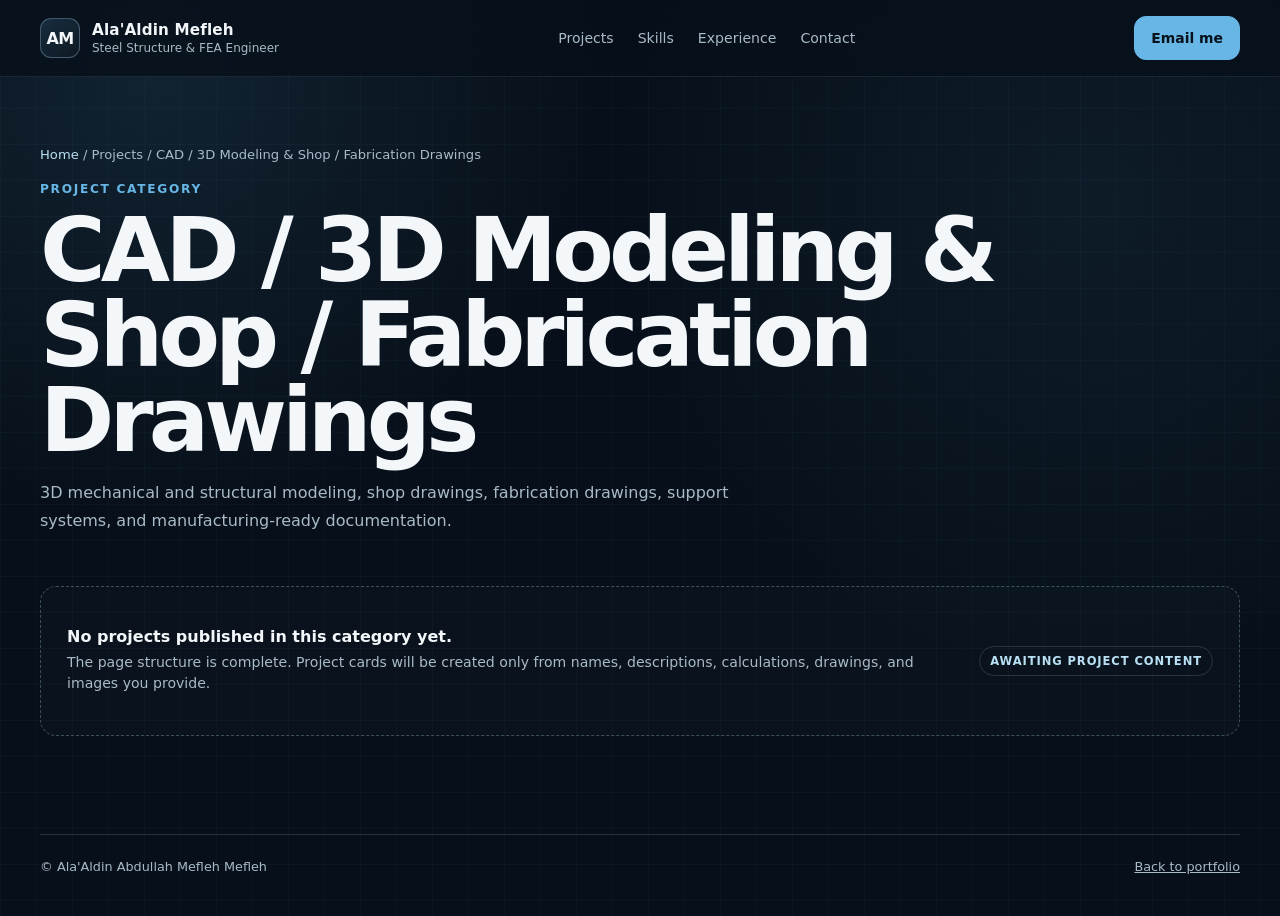
==== projects/cad-fabrication/index.html @ 180b2d2d "feat: initialize Ala'Aldin Mefleh portfolio" ====
<!doctype html>
<html lang="en"><head><meta charset="utf-8"><meta name="viewport" content="width=device-width,initial-scale=1"><meta name="description" content="CAD / 3D Modeling & Shop / Fabrication Drawings — Ala'Aldin Mefleh engineering portfolio"><title>CAD / 3D Modeling & Shop / Fabrication Drawings | Ala'Aldin Mefleh</title><link rel="stylesheet" href="../../styles.css"></head>
<body><a class="skip-link" href="#main">Skip to content</a><header class="site-header"><div class="container nav"><a class="brand" href="../../index.html"><span class="brand-mark">AM</span><span class="brand-copy"><strong>Ala'Aldin Mefleh</strong><span>Steel Structure &amp; FEA Engineer</span></span></a><nav class="nav-links"><a href="../../index.html#projects">Projects</a><a href="../../index.html#skills">Skills</a><a href="../../index.html#experience">Experience</a><a href="../../index.html#contact">Contact</a></nav><div class="nav-actions"><a class="btn btn-primary" href="mailto:amefleh5@gmail.com">Email me</a></div></div></header>
<main id="main"><section class="page-hero"><div class="container"><div class="breadcrumbs"><a href="../../index.html">Home</a> / Projects / CAD / 3D Modeling & Shop / Fabrication Drawings</div><div class="kicker">Project category</div><h1>CAD / 3D Modeling & Shop / Fabrication Drawings</h1><p>3D mechanical and structural modeling, shop drawings, fabrication drawings, support systems, and manufacturing-ready documentation.</p></div></section><section><div class="container project-grid"><div class="empty-state" style="grid-column:1/-1"><div><strong>No projects published in this category yet.</strong><p>The page structure is complete. Project cards will be created only from names, descriptions, calculations, drawings, and images you provide.</p></div><span class="status-pill">Awaiting project content</span></div></div></section></main>
<footer class="footer"><div class="container footer-inner"><span>© <span data-year></span> Ala'Aldin Abdullah Mefleh Mefleh</span><a href="../../index.html">Back to portfolio</a></div></footer><script src="../../script.js"></script></body></html>
---- styles.css ----
:root {
  --bg: #07101a;
  --bg-soft: #0b1724;
  --panel: #0e1c2b;
  --panel-2: #122335;
  --line: rgba(159, 197, 226, 0.18);
  --line-strong: rgba(159, 197, 226, 0.34);
  --text: #f4f7fa;
  --muted: #a9bac8;
  --accent: #67b6e6;
  --accent-2: #b9dff4;
  --steel: #7f98aa;
  --success: #8dd4b5;
  --shadow: 0 24px 70px rgba(0, 0, 0, 0.28);
  --radius-lg: 28px;
  --radius-md: 18px;
  --radius-sm: 12px;
  --max: 1200px;
}

* { box-sizing: border-box; }
html { scroll-behavior: smooth; }
body {
  margin: 0;
  font-family: Inter, ui-sans-serif, system-ui, -apple-system, BlinkMacSystemFont, "Segoe UI", sans-serif;
  color: var(--text);
  background:
    linear-gradient(rgba(103,182,230,.035) 1px, transparent 1px),
    linear-gradient(90deg, rgba(103,182,230,.035) 1px, transparent 1px),
    radial-gradient(circle at 12% 8%, rgba(103,182,230,.11), transparent 28rem),
    radial-gradient(circle at 85% 22%, rgba(103,182,230,.07), transparent 30rem),
    var(--bg);
  background-size: 36px 36px, 36px 36px, auto, auto, auto;
  min-height: 100vh;
}

a { color: inherit; }
img { max-width: 100%; display: block; }
button, a { -webkit-tap-highlight-color: transparent; }

.skip-link {
  position: absolute; left: 12px; top: -60px; z-index: 200;
  background: white; color: #111; padding: 10px 14px; border-radius: 8px;
}
.skip-link:focus { top: 12px; }

.container { width: min(calc(100% - 40px), var(--max)); margin: 0 auto; }

.site-header {
  position: sticky; top: 0; z-index: 100;
  border-bottom: 1px solid rgba(159,197,226,.12);
  background: rgba(7,16,26,.78);
  backdrop-filter: blur(18px);
}
.nav {
  min-height: 76px; display: flex; align-items: center; justify-content: space-between; gap: 28px;
}
.brand { text-decoration: none; display: flex; align-items: center; gap: 12px; min-width: max-content; }
.brand-mark {
  width: 40px; height: 40px; border: 1px solid var(--line-strong); border-radius: 11px;
  display: grid; place-items: center; font-weight: 800; letter-spacing: -.04em;
  background: linear-gradient(145deg, rgba(103,182,230,.17), rgba(255,255,255,.03));
}
.brand-copy strong { display:block; font-size: .95rem; letter-spacing: .01em; }
.brand-copy span { display:block; color: var(--muted); font-size: .75rem; margin-top: 2px; }
.nav-links { display:flex; gap: 24px; align-items:center; }
.nav-links a { text-decoration:none; color: var(--muted); font-size:.88rem; }
.nav-links a:hover, .nav-links a:focus-visible { color: var(--text); }
.nav-actions { display:flex; gap: 10px; align-items:center; }
.menu-btn { display:none; }

.btn {
  display:inline-flex; align-items:center; justify-content:center; gap:9px;
  min-height:44px; padding:0 16px; border-radius:12px; border:1px solid var(--line-strong);
  text-decoration:none; font-weight:700; font-size:.87rem; transition:.2s ease;
  background: rgba(255,255,255,.025);
}
.btn:hover { transform: translateY(-1px); border-color: rgba(103,182,230,.58); }
.btn-primary { background: var(--accent); color:#06111a; border-color: var(--accent); }
.btn-ghost { color:var(--text); }
.btn-disabled { opacity:.48; cursor:not-allowed; pointer-events:none; }

.hero { padding: 88px 0 64px; }
.hero-grid { display:grid; grid-template-columns: 1.2fr .8fr; gap: 58px; align-items:center; }
.eyebrow {
  display:inline-flex; gap:8px; align-items:center; color:var(--accent-2); font-size:.78rem; font-weight:800;
  letter-spacing:.12em; text-transform:uppercase; margin-bottom:18px;
}
.eyebrow::before { content:""; width:28px; height:1px; background:var(--accent); }
.hero h1 { font-size: clamp(3rem, 7vw, 6.5rem); line-height:.92; letter-spacing:-.055em; margin:0; max-width:900px; }
.hero h1 span { color: var(--accent); }
.hero-lede { color:var(--muted); font-size:clamp(1rem, 1.7vw, 1.18rem); line-height:1.72; max-width:740px; margin:28px 0 0; }
.hero-actions { display:flex; flex-wrap:wrap; gap:12px; margin-top:32px; }
.hero-meta { display:flex; flex-wrap:wrap; gap:18px 30px; margin-top:34px; color:var(--muted); font-size:.84rem; }
.hero-meta strong { color:var(--text); font-weight:700; }

.engineering-card {
  position:relative; min-height:480px; border:1px solid var(--line); border-radius:var(--radius-lg);
  background: linear-gradient(165deg, rgba(18,35,53,.93), rgba(9,21,33,.8)); overflow:hidden; box-shadow:var(--shadow);
}
.engineering-card::before, .engineering-card::after { content:""; position:absolute; border:1px solid rgba(103,182,230,.24); border-radius:50%; }
.engineering-card::before { width:290px; height:290px; right:-75px; top:-55px; }
.engineering-card::after { width:170px; height:170px; right:-15px; top:5px; }
.blueprint-lines { position:absolute; inset:0; opacity:.55; background-image:linear-gradient(rgba(103,182,230,.06) 1px,transparent 1px),linear-gradient(90deg,rgba(103,182,230,.06) 1px,transparent 1px); background-size:28px 28px; }
.structure-graphic { position:absolute; inset:38px; display:grid; place-items:center; }
.structure-graphic svg { width:100%; height:100%; filter: drop-shadow(0 18px 35px rgba(0,0,0,.25)); }
.engineering-badge {
  position:absolute; left:26px; bottom:26px; right:26px; padding:18px 20px; border:1px solid var(--line);
  background:rgba(7,16,26,.72); backdrop-filter:blur(12px); border-radius:16px;
}
.engineering-badge small { color:var(--accent); text-transform:uppercase; letter-spacing:.12em; font-weight:800; }
.engineering-badge strong { display:block; font-size:1.05rem; margin-top:6px; }
.engineering-badge p { color:var(--muted); margin:6px 0 0; font-size:.84rem; line-height:1.5; }

.section { padding: 86px 0; }
.section-tight { padding-top: 42px; }
.section-header { display:flex; align-items:flex-end; justify-content:space-between; gap:40px; margin-bottom:34px; }
.section-header h2 { margin:0; font-size:clamp(2rem, 4vw, 3.6rem); letter-spacing:-.045em; line-height:1; }
.section-header p { max-width:560px; color:var(--muted); line-height:1.65; margin:0; }
.kicker { color:var(--accent); text-transform:uppercase; font-size:.76rem; letter-spacing:.14em; font-weight:800; margin-bottom:12px; }

.category-block { border:1px solid var(--line); border-radius:var(--radius-lg); overflow:hidden; background:rgba(11,23,36,.78); margin-bottom:28px; }
.category-top { display:grid; grid-template-columns: 230px 1fr auto; gap:30px; align-items:center; padding:30px; border-bottom:1px solid var(--line); }
.category-index { font-size:4.6rem; line-height:1; letter-spacing:-.07em; color:rgba(103,182,230,.26); font-weight:800; }
.category-copy h3 { margin:0; font-size:1.55rem; }
.category-copy p { margin:8px 0 0; color:var(--muted); line-height:1.6; max-width:700px; }
.project-list { padding:22px; }
.empty-state {
  min-height:150px; border:1px dashed var(--line-strong); border-radius:16px; display:flex; align-items:center;
  justify-content:space-between; gap:24px; padding:24px 26px; background:rgba(255,255,255,.015);
}
.empty-state strong { display:block; font-size:1rem; }
.empty-state p { margin:6px 0 0; color:var(--muted); font-size:.88rem; line-height:1.5; }
.status-pill { display:inline-flex; padding:7px 10px; border-radius:999px; border:1px solid var(--line); color:var(--accent-2); font-size:.72rem; font-weight:800; letter-spacing:.08em; text-transform:uppercase; white-space:nowrap; }

.skills-grid { display:grid; grid-template-columns:repeat(3,1fr); gap:18px; }
.skill-card { padding:24px; border:1px solid var(--line); border-radius:18px; background:rgba(14,28,43,.7); }
.skill-card h3 { margin:0 0 13px; font-size:1rem; }
.skill-card p { margin:0; color:var(--muted); line-height:1.72; font-size:.9rem; }

.timeline { display:grid; gap:16px; }
.timeline-item { display:grid; grid-template-columns:210px 1fr; gap:30px; padding:25px; border:1px solid var(--line); border-radius:18px; background:rgba(14,28,43,.62); }
.timeline-when { color:var(--accent-2); font-size:.83rem; line-height:1.5; }
.timeline-content h3 { margin:0; font-size:1.08rem; }
.timeline-content .company { color:var(--accent); margin-top:5px; font-weight:700; font-size:.9rem; }
.timeline-content p { color:var(--muted); line-height:1.65; margin:10px 0 0; font-size:.9rem; }

.contact-panel { padding:34px; border:1px solid var(--line-strong); border-radius:var(--radius-lg); background:linear-gradient(145deg, rgba(103,182,230,.10), rgba(14,28,43,.7)); }
.contact-grid { display:grid; grid-template-columns: 1fr 1fr; gap:34px; align-items:center; }
.contact-panel h2 { font-size:clamp(2rem,4.2vw,4rem); line-height:1; letter-spacing:-.045em; margin:0; }
.contact-panel p { color:var(--muted); line-height:1.65; }
.contact-links { display:grid; gap:10px; }
.contact-link { text-decoration:none; display:flex; justify-content:space-between; gap:18px; align-items:center; padding:16px 18px; border:1px solid var(--line); border-radius:13px; background:rgba(7,16,26,.42); }
.contact-link:hover { border-color:rgba(103,182,230,.5); }
.contact-link small { color:var(--muted); display:block; margin-bottom:3px; }
.contact-link strong { font-size:.92rem; overflow-wrap:anywhere; }

.footer { padding:28px 0 42px; color:var(--muted); font-size:.8rem; }
.footer-inner { display:flex; justify-content:space-between; gap:20px; border-top:1px solid var(--line); padding-top:24px; }

.page-hero { padding:70px 0 36px; }
.page-hero h1 { font-size:clamp(2.7rem,7vw,5.6rem); letter-spacing:-.055em; margin:0; line-height:.95; }
.page-hero p { max-width:720px; color:var(--muted); line-height:1.7; font-size:1rem; }
.breadcrumbs { color:var(--muted); font-size:.82rem; margin-bottom:20px; }
.breadcrumbs a { text-decoration:none; color:var(--accent-2); }
.project-grid { display:grid; grid-template-columns:repeat(2,1fr); gap:18px; padding-bottom:70px; }
.project-card { border:1px solid var(--line); border-radius:20px; background:var(--panel); overflow:hidden; text-decoration:none; transition:.2s ease; }
.project-card:hover { transform:translateY(-3px); border-color:rgba(103,182,230,.48); }
.project-thumb { aspect-ratio:16/9; display:grid; place-items:center; background:linear-gradient(135deg, rgba(103,182,230,.12), rgba(255,255,255,.02)); color:var(--muted); font-size:.82rem; }
.project-body { padding:20px; }
.project-body h2 { margin:0; font-size:1.15rem; }
.project-body p { color:var(--muted); line-height:1.55; font-size:.88rem; }
.project-meta { display:flex; flex-wrap:wrap; gap:8px; margin-top:14px; }
.tag { font-size:.72rem; color:var(--accent-2); border:1px solid var(--line); padding:6px 8px; border-radius:999px; }

.project-detail { padding-bottom:80px; }
.project-cover { aspect-ratio: 21/9; border:1px solid var(--line); border-radius:24px; display:grid; place-items:center; background:linear-gradient(145deg, rgba(103,182,230,.10), rgba(14,28,43,.8)); color:var(--muted); overflow:hidden; }
.detail-layout { display:grid; grid-template-columns:minmax(0,1fr) 300px; gap:36px; margin-top:34px; }
.detail-copy section { padding:0 0 30px; margin:0 0 30px; border-bottom:1px solid var(--line); }
.detail-copy h2 { font-size:1.25rem; margin:0 0 10px; }
.detail-copy p { color:var(--muted); line-height:1.75; }
.detail-aside { position:sticky; top:105px; align-self:start; border:1px solid var(--line); border-radius:18px; padding:20px; background:var(--panel); }
.detail-aside dl { margin:0; display:grid; gap:14px; }
.detail-aside dt { color:var(--muted); font-size:.74rem; text-transform:uppercase; letter-spacing:.1em; }
.detail-aside dd { margin:4px 0 0; font-size:.9rem; }

@media (max-width: 980px) {
  .nav-links { display:none; }
  .hero-grid { grid-template-columns:1fr; }
  .engineering-card { min-height:390px; }
  .category-top { grid-template-columns:110px 1fr; }
  .category-top .btn { grid-column:2; width:max-content; }
  .skills-grid { grid-template-columns:1fr 1fr; }
  .contact-grid { grid-template-columns:1fr; }
  .detail-layout { grid-template-columns:1fr; }
  .detail-aside { position:static; }
}

@media (max-width: 680px) {
  .container { width:min(calc(100% - 24px), var(--max)); }
  .site-header { position:relative; }
  .nav { min-height:68px; }
  .brand-copy span { display:none; }
  .nav-actions .btn-ghost { display:none; }
  .hero { padding:62px 0 42px; }
  .hero h1 { font-size:clamp(2.8rem,15vw,4.6rem); }
  .hero-lede { font-size:1rem; }
  .engineering-card { min-height:310px; }
  .structure-graphic { inset:18px; }
  .section { padding:62px 0; }
  .section-header { display:block; }
  .section-header p { margin-top:14px; }
  .category-top { grid-template-columns:1fr; gap:14px; padding:22px; }
  .category-index { font-size:3.4rem; }
  .category-top .btn { grid-column:auto; }
  .project-list { padding:14px; }
  .empty-state { align-items:flex-start; flex-direction:column; }
  .skills-grid { grid-template-columns:1fr; }
  .timeline-item { grid-template-columns:1fr; gap:10px; }
  .contact-panel { padding:24px; }
  .footer-inner { flex-direction:column; }
  .project-grid { grid-template-columns:1fr; }
  .page-hero { padding-top:48px; }
}

@media (prefers-reduced-motion: reduce) {
  html { scroll-behavior:auto; }
  *, *::before, *::after { transition:none !important; animation:none !important; }
}
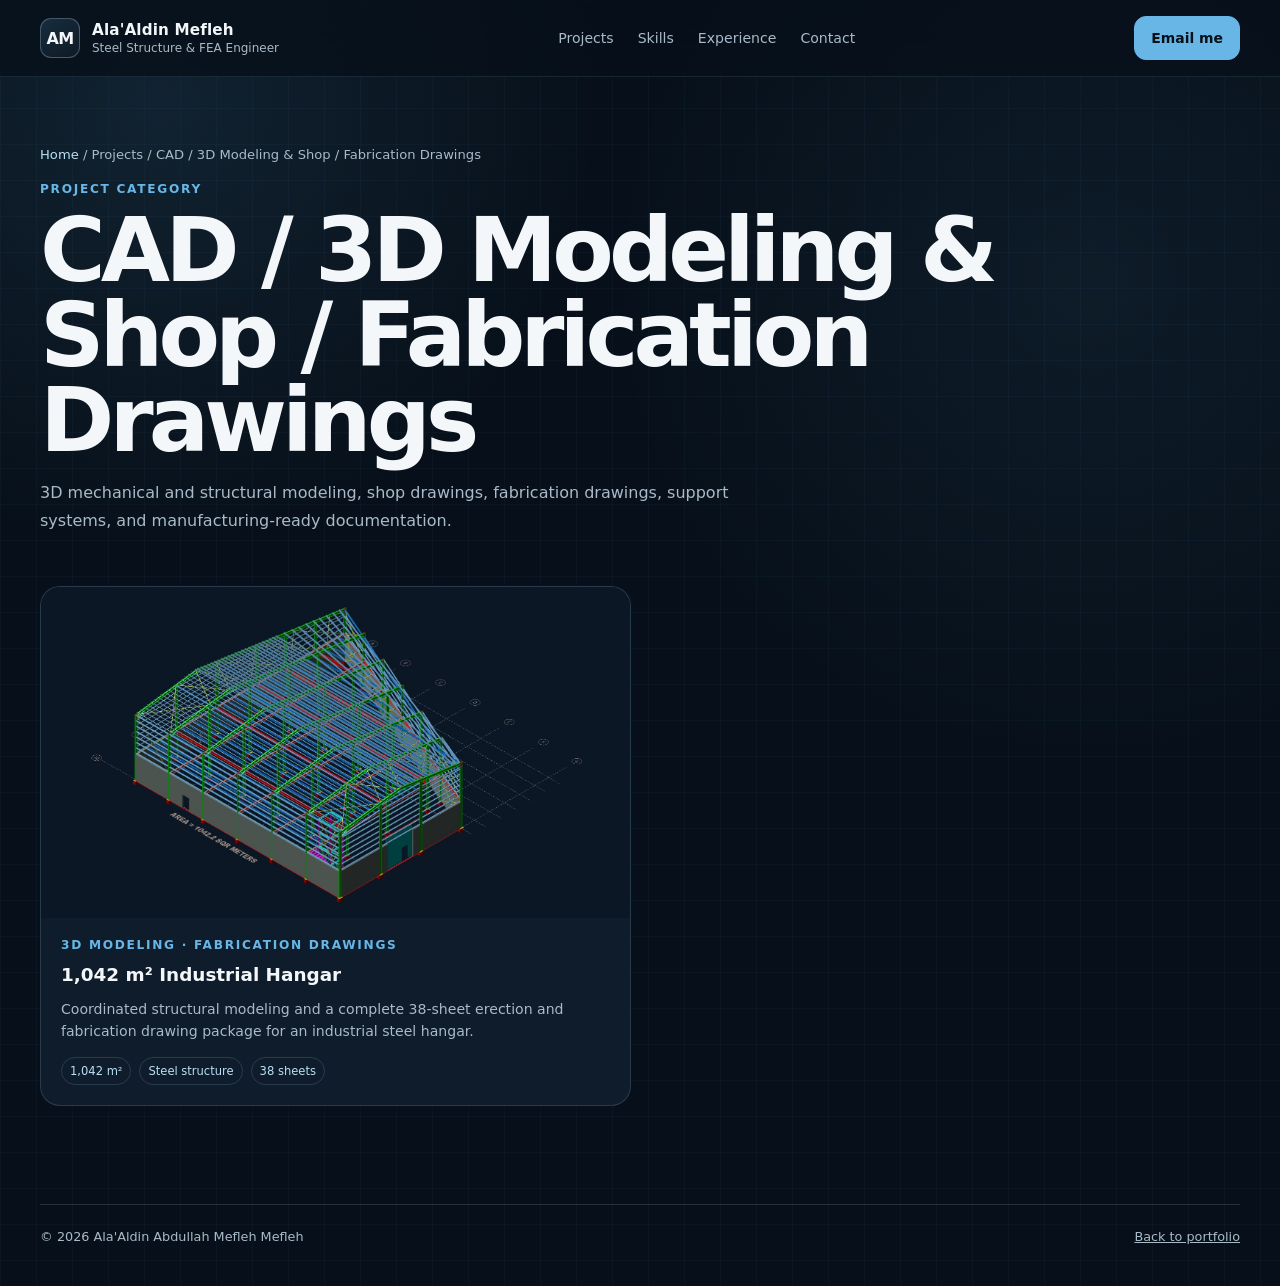
==== commit 75065f0d: "feat: add industrial hangar fabrication project" ====
--- a/projects/cad-fabrication/index.html
+++ b/projects/cad-fabrication/index.html
@@ -1,5 +1,5 @@
 <!doctype html>
 <html lang="en"><head><meta charset="utf-8"><meta name="viewport" content="width=device-width,initial-scale=1"><meta name="description" content="CAD / 3D Modeling & Shop / Fabrication Drawings — Ala'Aldin Mefleh engineering portfolio"><title>CAD / 3D Modeling & Shop / Fabrication Drawings | Ala'Aldin Mefleh</title><link rel="stylesheet" href="../../styles.css"></head>
 <body><a class="skip-link" href="#main">Skip to content</a><header class="site-header"><div class="container nav"><a class="brand" href="../../index.html"><span class="brand-mark">AM</span><span class="brand-copy"><strong>Ala'Aldin Mefleh</strong><span>Steel Structure &amp; FEA Engineer</span></span></a><nav class="nav-links"><a href="../../index.html#projects">Projects</a><a href="../../index.html#skills">Skills</a><a href="../../index.html#experience">Experience</a><a href="../../index.html#contact">Contact</a></nav><div class="nav-actions"><a class="btn btn-primary" href="mailto:amefleh5@gmail.com">Email me</a></div></div></header>
-<main id="main"><section class="page-hero"><div class="container"><div class="breadcrumbs"><a href="../../index.html">Home</a> / Projects / CAD / 3D Modeling & Shop / Fabrication Drawings</div><div class="kicker">Project category</div><h1>CAD / 3D Modeling & Shop / Fabrication Drawings</h1><p>3D mechanical and structural modeling, shop drawings, fabrication drawings, support systems, and manufacturing-ready documentation.</p></div></section><section><div class="container project-grid"><div class="empty-state" style="grid-column:1/-1"><div><strong>No projects published in this category yet.</strong><p>The page structure is complete. Project cards will be created only from names, descriptions, calculations, drawings, and images you provide.</p></div><span class="status-pill">Awaiting project content</span></div></div></section></main>
-<footer class="footer"><div class="container footer-inner"><span>© <span data-year></span> Ala'Aldin Abdullah Mefleh Mefleh</span><a href="../../index.html">Back to portfolio</a></div></footer><script src="../../script.js"></script></body></html>+<main id="main"><section class="page-hero"><div class="container"><div class="breadcrumbs"><a href="../../index.html">Home</a> / Projects / CAD / 3D Modeling & Shop / Fabrication Drawings</div><div class="kicker">Project category</div><h1>CAD / 3D Modeling & Shop / Fabrication Drawings</h1><p>3D mechanical and structural modeling, shop drawings, fabrication drawings, support systems, and manufacturing-ready documentation.</p></div></section><section><div class="container project-grid"><a class="project-card" href="1042m2-industrial-hangar/index.html"><div class="project-thumb"><img src="1042m2-industrial-hangar/media/industrial-hangar-isometric-cover.jpeg" alt="Isometric structural model of the 1042 square metre industrial hangar"></div><div class="project-body"><div class="kicker">3D modeling · Fabrication drawings</div><h2>1,042 m² Industrial Hangar</h2><p>Coordinated structural modeling and a complete 38-sheet erection and fabrication drawing package for an industrial steel hangar.</p><div class="project-meta"><span class="tag">1,042 m²</span><span class="tag">Steel structure</span><span class="tag">38 sheets</span></div></div></a></div></section></main>
+<footer class="footer"><div class="container footer-inner"><span>© <span data-year></span> Ala'Aldin Abdullah Mefleh Mefleh</span><a href="../../index.html">Back to portfolio</a></div></footer><script src="../../script.js"></script></body></html>
--- a/styles.css
+++ b/styles.css
@@ -124,6 +124,24 @@
 .category-index { font-size:4.6rem; line-height:1; letter-spacing:-.07em; color:rgba(103,182,230,.26); font-weight:800; }
 .category-copy h3 { margin:0; font-size:1.55rem; }
 .category-copy p { margin:8px 0 0; color:var(--muted); line-height:1.6; max-width:700px; }
+.category-grid { display:grid; grid-template-columns:repeat(3,minmax(0,1fr)); gap:18px; align-items:stretch; }
+.category-card { min-width:0; overflow:hidden; border:1px solid var(--line); border-radius:20px; background:rgba(11,23,36,.82); display:flex; flex-direction:column; }
+.category-card-cover { position:relative; height:150px; overflow:hidden; background:#0b1724; border-bottom:1px solid var(--line); }
+.category-card-cover img { width:100%; height:100%; object-fit:cover; filter:saturate(.72) brightness(.7); }
+.category-card-cover::after { content:""; position:absolute; inset:0; background:linear-gradient(180deg,transparent 25%,rgba(7,16,26,.78)); }
+.category-card-index { position:absolute; z-index:1; left:18px; bottom:13px; font-size:2.5rem; line-height:1; letter-spacing:-.06em; color:rgba(255,255,255,.78); font-weight:800; }
+.category-card-body { flex:1; display:flex; flex-direction:column; padding:20px; }
+.category-card-body h3 { margin:0; font-size:1.18rem; line-height:1.25; }
+.category-card-body > p { color:var(--muted); margin:9px 0 16px; font-size:.86rem; line-height:1.6; }
+.category-card-body > .btn { width:max-content; margin-top:auto; }
+.featured-project { margin:0 0 18px; padding:12px 13px; border:1px solid var(--line); border-radius:12px; background:rgba(103,182,230,.05); }
+.featured-project small { display:block; color:var(--muted); margin-bottom:5px; text-transform:uppercase; letter-spacing:.08em; font-size:.65rem; }
+.featured-project a { color:var(--accent-2); text-decoration:none; font-size:.82rem; font-weight:750; line-height:1.4; }
+.featured-project a:hover { color:var(--text); }
+.category-card-spacer { flex:1; min-height:55px; }
+.category-card-graphic { background:radial-gradient(circle at 80% 20%,rgba(103,182,230,.22),transparent 36%),linear-gradient(145deg,#10263a,#091521); }
+.category-card-graphic-cad { background:radial-gradient(circle at 20% 25%,rgba(185,223,244,.18),transparent 32%),linear-gradient(145deg,#132235,#08131f); }
+.line-graphic { position:absolute; width:150px; height:80px; right:20px; top:32px; border:1px solid rgba(103,182,230,.4); transform:skew(-22deg); box-shadow:-22px 18px 0 -1px rgba(103,182,230,.18),-44px 36px 0 -1px rgba(103,182,230,.10); }
 .project-list { padding:22px; }
 .empty-state {
   min-height:150px; border:1px dashed var(--line-strong); border-radius:16px; display:flex; align-items:center;
@@ -164,9 +182,11 @@
 .breadcrumbs { color:var(--muted); font-size:.82rem; margin-bottom:20px; }
 .breadcrumbs a { text-decoration:none; color:var(--accent-2); }
 .project-grid { display:grid; grid-template-columns:repeat(2,1fr); gap:18px; padding-bottom:70px; }
+.project-list-grid { display:grid; grid-template-columns:minmax(0, 1fr); }
 .project-card { border:1px solid var(--line); border-radius:20px; background:var(--panel); overflow:hidden; text-decoration:none; transition:.2s ease; }
 .project-card:hover { transform:translateY(-3px); border-color:rgba(103,182,230,.48); }
 .project-thumb { aspect-ratio:16/9; display:grid; place-items:center; background:linear-gradient(135deg, rgba(103,182,230,.12), rgba(255,255,255,.02)); color:var(--muted); font-size:.82rem; }
+.project-thumb img { width:100%; height:100%; object-fit:contain; background:#0b1724; }
 .project-body { padding:20px; }
 .project-body h2 { margin:0; font-size:1.15rem; }
 .project-body p { color:var(--muted); line-height:1.55; font-size:.88rem; }
@@ -175,14 +195,59 @@
 
 .project-detail { padding-bottom:80px; }
 .project-cover { aspect-ratio: 21/9; border:1px solid var(--line); border-radius:24px; display:grid; place-items:center; background:linear-gradient(145deg, rgba(103,182,230,.10), rgba(14,28,43,.8)); color:var(--muted); overflow:hidden; }
+.project-cover-image { aspect-ratio:auto; margin:0; display:block; background:#0b1724; }
+.project-cover-image img { display:block; width:100%; height:min(68vh,680px); object-fit:contain; background:#0b1724; }
+.project-cover-image figcaption { padding:12px 16px; border-top:1px solid var(--line); color:var(--muted); font-size:.8rem; }
+.project-cover-video { aspect-ratio:auto; margin:0; display:block; background:#0b1724; }
+.project-cover-video video { display:block; width:100%; max-height:72vh; aspect-ratio:16/9; object-fit:contain; background:#0b1724; }
+.project-cover-video figcaption { padding:12px 16px; border-top:1px solid var(--line); color:var(--muted); font-size:.8rem; }
 .detail-layout { display:grid; grid-template-columns:minmax(0,1fr) 300px; gap:36px; margin-top:34px; }
 .detail-copy section { padding:0 0 30px; margin:0 0 30px; border-bottom:1px solid var(--line); }
 .detail-copy h2 { font-size:1.25rem; margin:0 0 10px; }
 .detail-copy p { color:var(--muted); line-height:1.75; }
+.results-heading { display:flex; align-items:flex-end; justify-content:space-between; gap:24px; margin-bottom:18px; }
+.results-heading h2 { margin:0; }
+.results-heading > p { max-width:340px; margin:0; font-size:.86rem; }
+.results-grid { display:grid; grid-template-columns:repeat(3,minmax(0,1fr)); gap:12px; }
+.design-demand-grid { display:grid; grid-template-columns:repeat(4,minmax(0,1fr)); gap:12px; }
+.result-card { min-width:0; padding:18px; border:1px solid var(--line); border-radius:16px; background:linear-gradient(145deg,rgba(103,182,230,.1),rgba(14,28,43,.75)); }
+.result-card small { display:block; min-height:2.5em; color:var(--muted); font-size:.7rem; line-height:1.35; text-transform:uppercase; letter-spacing:.07em; }
+.result-card strong { display:block; margin:10px 0 8px; color:var(--accent-2); font-size:clamp(1.65rem,3vw,2.3rem); line-height:1; letter-spacing:-.04em; }
+.result-card strong span { font-size:.45em; letter-spacing:0; color:var(--text); }
+.result-card p { margin:0; font-size:.77rem; line-height:1.55; }
 .detail-aside { position:sticky; top:105px; align-self:start; border:1px solid var(--line); border-radius:18px; padding:20px; background:var(--panel); }
 .detail-aside dl { margin:0; display:grid; gap:14px; }
 .detail-aside dt { color:var(--muted); font-size:.74rem; text-transform:uppercase; letter-spacing:.1em; }
 .detail-aside dd { margin:4px 0 0; font-size:.9rem; }
+.scope-list { margin:0; padding-left:1.25rem; color:var(--muted); line-height:1.75; }
+.scope-list li + li { margin-top:8px; }
+.project-gallery { display:grid; grid-template-columns:repeat(2,minmax(0,1fr)); gap:16px; }
+.project-gallery figure { margin:0; overflow:hidden; border:1px solid var(--line); border-radius:16px; background:#0b1724; }
+.project-gallery img { display:block; width:100%; aspect-ratio:4/3; object-fit:contain; background:#0b1724; cursor:zoom-in; transition:filter .2s ease, transform .2s ease; }
+.project-gallery img:hover { filter:brightness(1.12); transform:scale(1.012); }
+.project-gallery img:focus-visible, .project-cover-image img:focus-visible { outline:3px solid var(--accent); outline-offset:-3px; }
+.project-cover-image img { cursor:zoom-in; }
+.project-gallery figcaption { padding:11px 13px; color:var(--muted); font-size:.8rem; border-top:1px solid var(--line); }
+.project-note { padding:16px 18px; border-left:3px solid var(--accent); background:rgba(103,182,230,.06); border-radius:0 12px 12px 0; }
+.lightbox-open { overflow:hidden; }
+.image-lightbox { width:100vw; max-width:none; height:100vh; max-height:none; margin:0; padding:18px; border:0; background:rgba(4,10,16,.96); color:var(--text); }
+.image-lightbox::backdrop { background:rgba(4,10,16,.9); }
+.image-lightbox-frame { position:relative; width:100%; height:100%; display:grid; grid-template-columns:56px minmax(0,1fr) 56px; grid-template-rows:minmax(0,1fr) auto; align-items:center; gap:12px; }
+.image-lightbox-image { grid-column:2; grid-row:1; display:block; width:100%; height:100%; object-fit:contain; }
+.image-lightbox-caption { grid-column:2; grid-row:2; margin:0; min-height:1.5em; text-align:center; color:var(--muted); font-size:.86rem; }
+.image-lightbox-close, .image-lightbox-nav { position:relative; z-index:2; border:1px solid var(--line-strong); background:rgba(14,28,43,.9); color:var(--text); cursor:pointer; }
+.image-lightbox-close:hover, .image-lightbox-nav:hover { border-color:var(--accent); color:var(--accent-2); }
+.image-lightbox-close { position:absolute; top:0; right:0; width:46px; height:46px; border-radius:50%; font-size:1.8rem; line-height:1; }
+.image-lightbox-nav { width:48px; height:64px; border-radius:14px; font-size:2.3rem; line-height:1; }
+.image-lightbox-prev { grid-column:1; grid-row:1; }
+.image-lightbox-next { grid-column:3; grid-row:1; }
+
+@media (max-width: 680px) {
+  .image-lightbox { padding:10px; }
+  .image-lightbox-frame { grid-template-columns:42px minmax(0,1fr) 42px; gap:6px; }
+  .image-lightbox-nav { width:38px; height:54px; }
+  .image-lightbox-close { width:40px; height:40px; }
+}
 
 @media (max-width: 980px) {
   .nav-links { display:none; }
@@ -190,10 +255,13 @@
   .engineering-card { min-height:390px; }
   .category-top { grid-template-columns:110px 1fr; }
   .category-top .btn { grid-column:2; width:max-content; }
+  .category-grid { grid-template-columns:repeat(2,minmax(0,1fr)); }
   .skills-grid { grid-template-columns:1fr 1fr; }
   .contact-grid { grid-template-columns:1fr; }
   .detail-layout { grid-template-columns:1fr; }
   .detail-aside { position:static; }
+  .results-grid { grid-template-columns:repeat(3,minmax(0,1fr)); }
+  .design-demand-grid { grid-template-columns:repeat(2,minmax(0,1fr)); }
 }
 
 @media (max-width: 680px) {
@@ -213,6 +281,7 @@
   .category-top { grid-template-columns:1fr; gap:14px; padding:22px; }
   .category-index { font-size:3.4rem; }
   .category-top .btn { grid-column:auto; }
+  .category-grid { grid-template-columns:1fr; }
   .project-list { padding:14px; }
   .empty-state { align-items:flex-start; flex-direction:column; }
   .skills-grid { grid-template-columns:1fr; }
@@ -220,6 +289,11 @@
   .contact-panel { padding:24px; }
   .footer-inner { flex-direction:column; }
   .project-grid { grid-template-columns:1fr; }
+  .project-gallery { grid-template-columns:1fr; }
+  .results-heading { display:block; }
+  .results-heading > p { margin-top:8px; }
+  .results-grid { grid-template-columns:1fr; }
+  .design-demand-grid { grid-template-columns:1fr; }
   .page-hero { padding-top:48px; }
 }
 
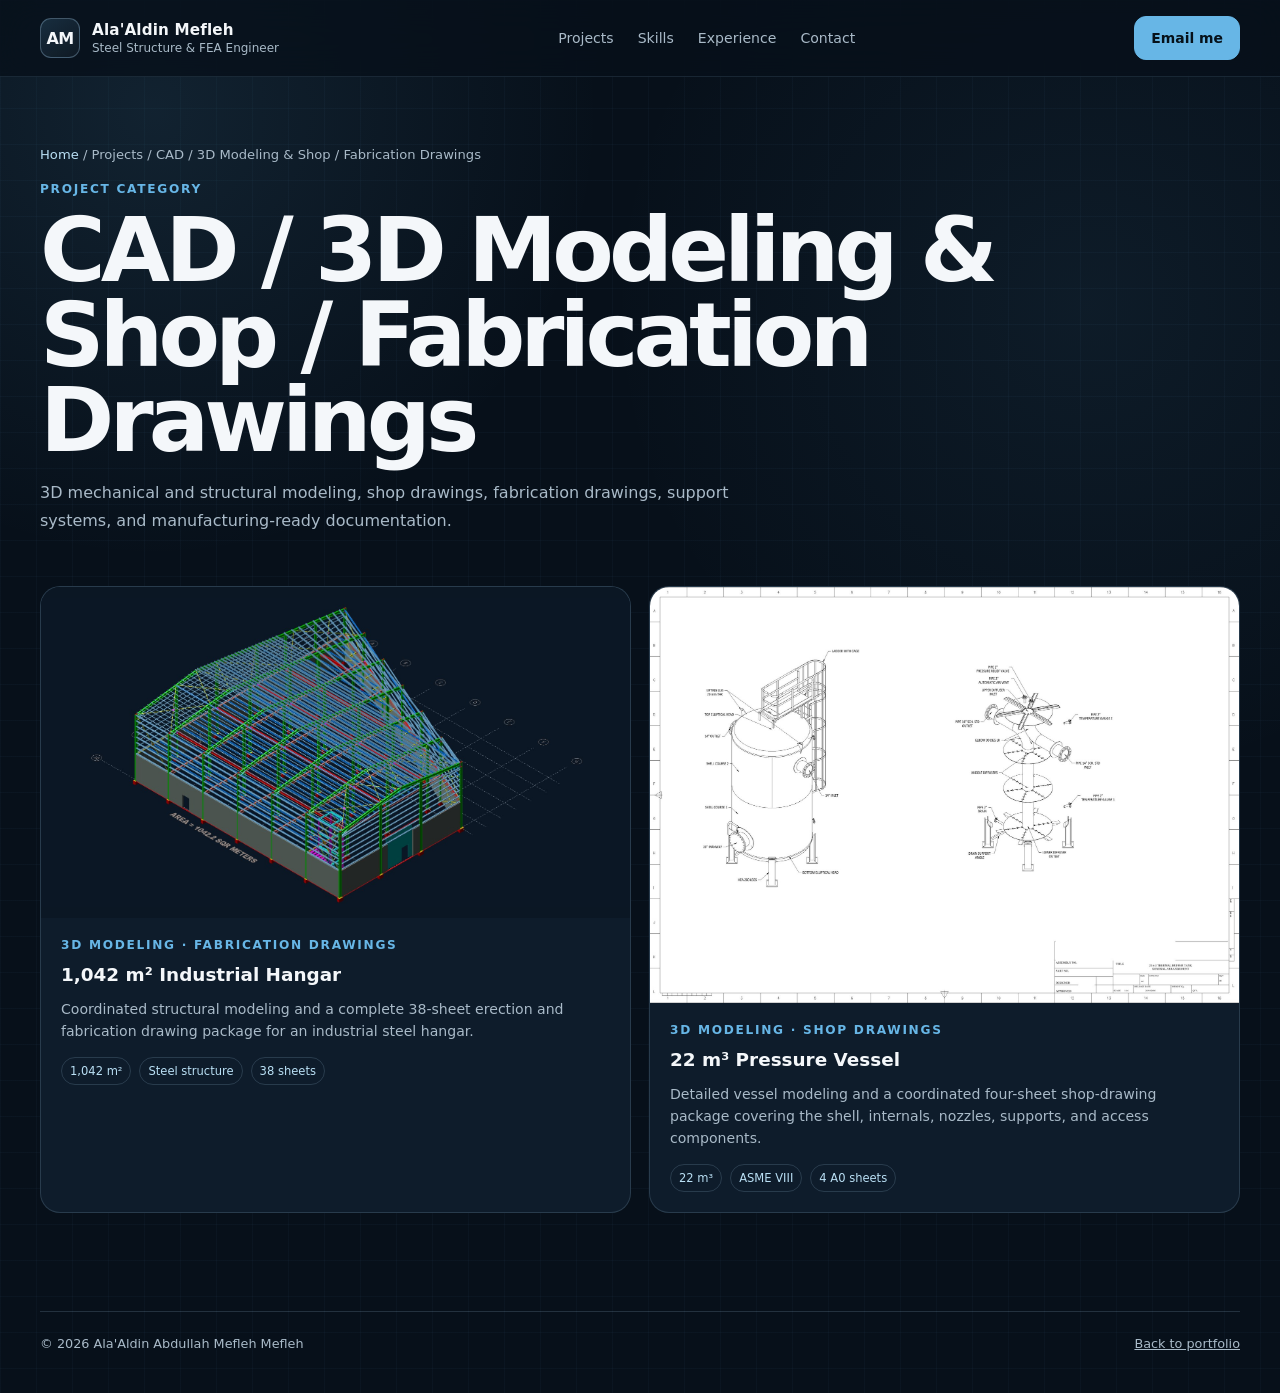
==== commit 876c5c26: "feat: add pressure vessel shop drawing project" ====
--- a/projects/cad-fabrication/index.html
+++ b/projects/cad-fabrication/index.html
@@ -1,5 +1,5 @@
 <!doctype html>
 <html lang="en"><head><meta charset="utf-8"><meta name="viewport" content="width=device-width,initial-scale=1"><meta name="description" content="CAD / 3D Modeling & Shop / Fabrication Drawings — Ala'Aldin Mefleh engineering portfolio"><title>CAD / 3D Modeling & Shop / Fabrication Drawings | Ala'Aldin Mefleh</title><link rel="stylesheet" href="../../styles.css"></head>
 <body><a class="skip-link" href="#main">Skip to content</a><header class="site-header"><div class="container nav"><a class="brand" href="../../index.html"><span class="brand-mark">AM</span><span class="brand-copy"><strong>Ala'Aldin Mefleh</strong><span>Steel Structure &amp; FEA Engineer</span></span></a><nav class="nav-links"><a href="../../index.html#projects">Projects</a><a href="../../index.html#skills">Skills</a><a href="../../index.html#experience">Experience</a><a href="../../index.html#contact">Contact</a></nav><div class="nav-actions"><a class="btn btn-primary" href="mailto:amefleh5@gmail.com">Email me</a></div></div></header>
-<main id="main"><section class="page-hero"><div class="container"><div class="breadcrumbs"><a href="../../index.html">Home</a> / Projects / CAD / 3D Modeling & Shop / Fabrication Drawings</div><div class="kicker">Project category</div><h1>CAD / 3D Modeling & Shop / Fabrication Drawings</h1><p>3D mechanical and structural modeling, shop drawings, fabrication drawings, support systems, and manufacturing-ready documentation.</p></div></section><section><div class="container project-grid"><a class="project-card" href="1042m2-industrial-hangar/index.html"><div class="project-thumb"><img src="1042m2-industrial-hangar/media/industrial-hangar-isometric-cover.jpeg" alt="Isometric structural model of the 1042 square metre industrial hangar"></div><div class="project-body"><div class="kicker">3D modeling · Fabrication drawings</div><h2>1,042 m² Industrial Hangar</h2><p>Coordinated structural modeling and a complete 38-sheet erection and fabrication drawing package for an industrial steel hangar.</p><div class="project-meta"><span class="tag">1,042 m²</span><span class="tag">Steel structure</span><span class="tag">38 sheets</span></div></div></a></div></section></main>
+<main id="main"><section class="page-hero"><div class="container"><div class="breadcrumbs"><a href="../../index.html">Home</a> / Projects / CAD / 3D Modeling & Shop / Fabrication Drawings</div><div class="kicker">Project category</div><h1>CAD / 3D Modeling & Shop / Fabrication Drawings</h1><p>3D mechanical and structural modeling, shop drawings, fabrication drawings, support systems, and manufacturing-ready documentation.</p></div></section><section><div class="container project-grid"><a class="project-card" href="1042m2-industrial-hangar/index.html"><div class="project-thumb"><img src="1042m2-industrial-hangar/media/industrial-hangar-isometric-cover.jpeg" alt="Isometric structural model of the 1042 square metre industrial hangar"></div><div class="project-body"><div class="kicker">3D modeling · Fabrication drawings</div><h2>1,042 m² Industrial Hangar</h2><p>Coordinated structural modeling and a complete 38-sheet erection and fabrication drawing package for an industrial steel hangar.</p><div class="project-meta"><span class="tag">1,042 m²</span><span class="tag">Steel structure</span><span class="tag">38 sheets</span></div></div></a><a class="project-card" href="22m3-pressure-vessel/index.html"><div class="project-thumb"><img src="22m3-pressure-vessel/media/pressure-vessel-isometric-cover.jpg" alt="Isometric and exploded modeling view of the 22 cubic metre pressure vessel"></div><div class="project-body"><div class="kicker">3D modeling · Shop drawings</div><h2>22 m³ Pressure Vessel</h2><p>Detailed vessel modeling and a coordinated four-sheet shop-drawing package covering the shell, internals, nozzles, supports, and access components.</p><div class="project-meta"><span class="tag">22 m³</span><span class="tag">ASME VIII</span><span class="tag">4 A0 sheets</span></div></div></a></div></section></main>
 <footer class="footer"><div class="container footer-inner"><span>© <span data-year></span> Ala'Aldin Abdullah Mefleh Mefleh</span><a href="../../index.html">Back to portfolio</a></div></footer><script src="../../script.js"></script></body></html>
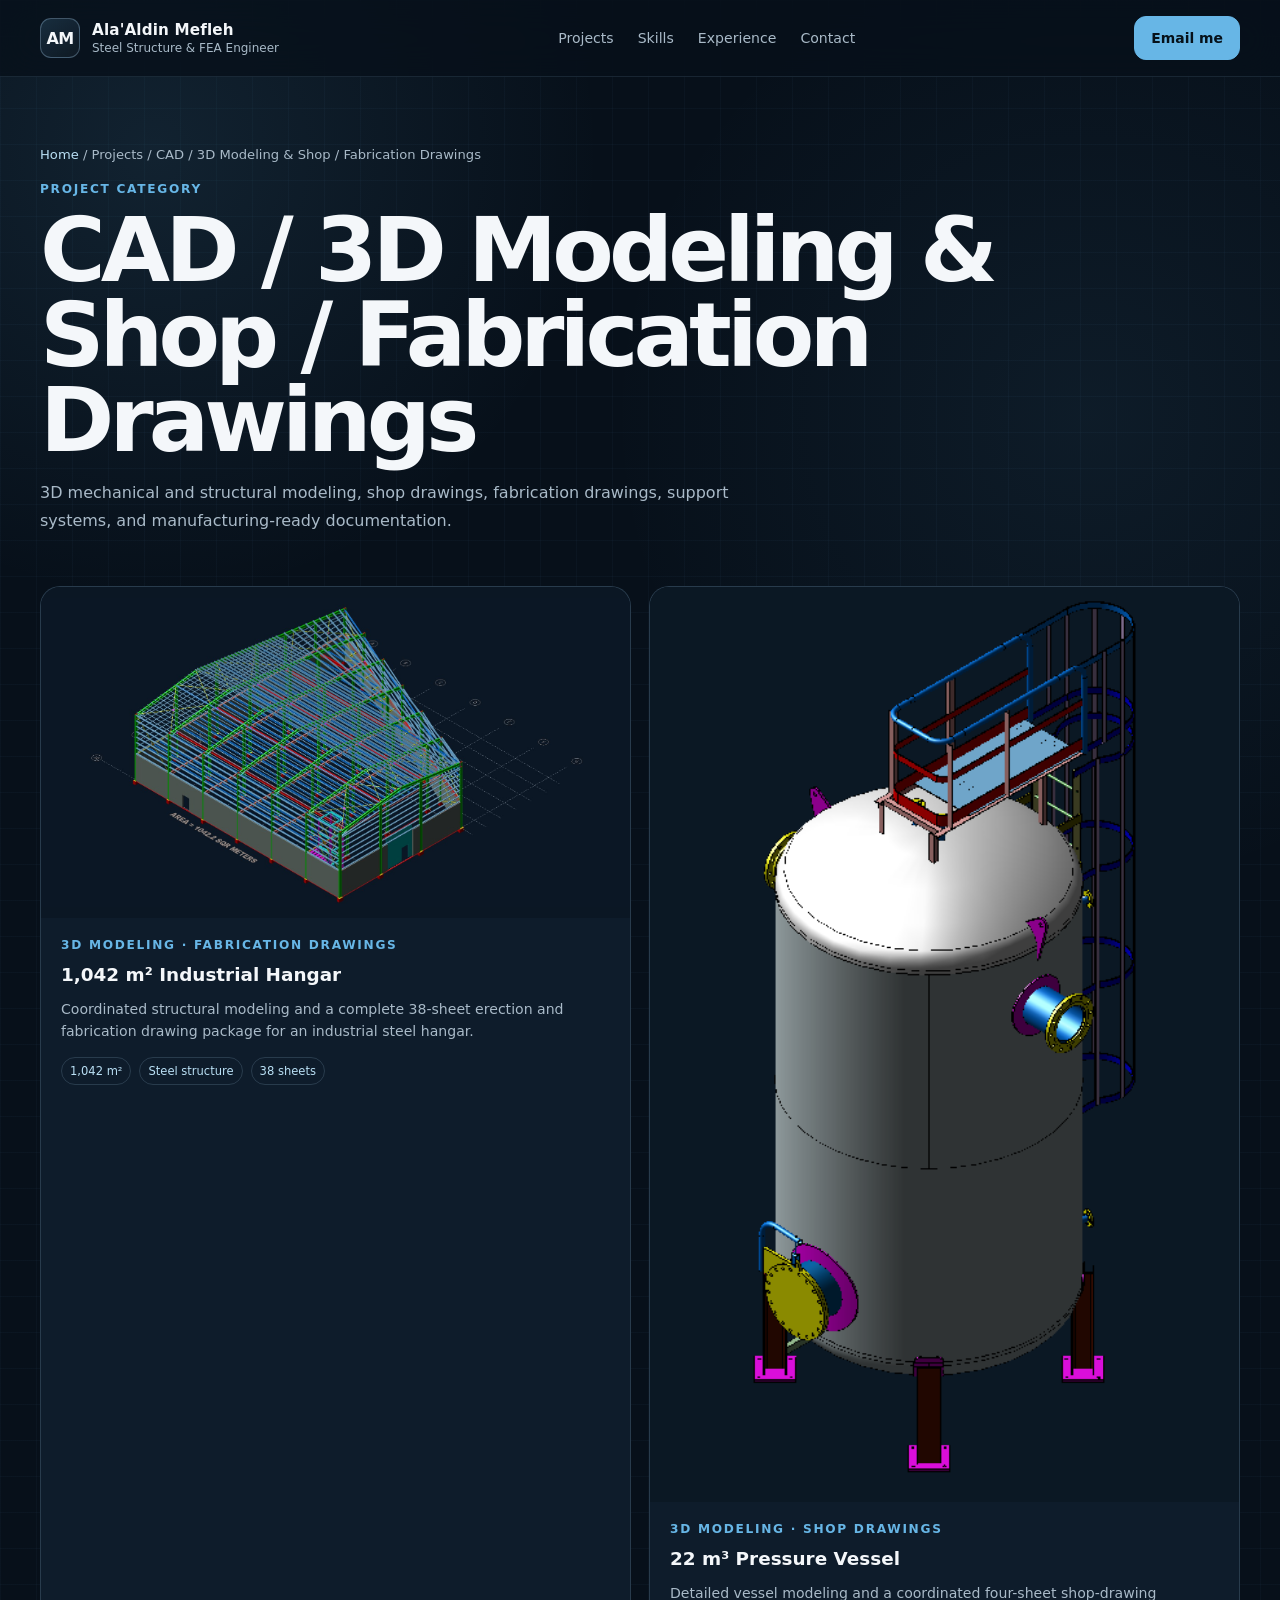
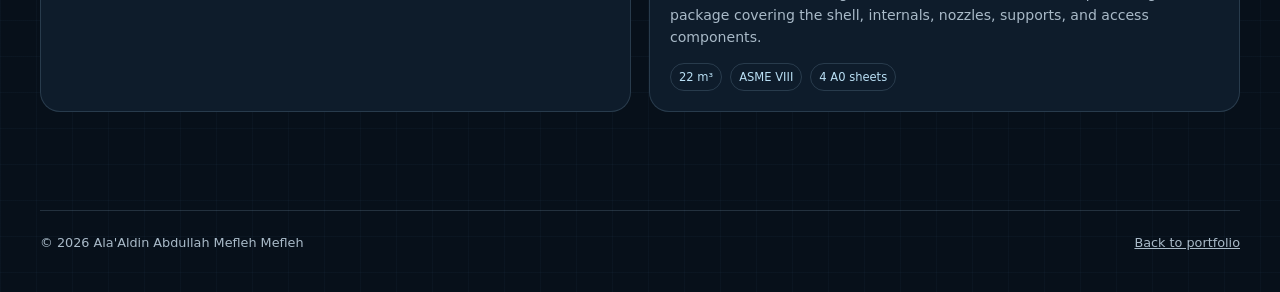
==== commit 5477d88f: "style: update pressure vessel project cover" ====
--- a/projects/cad-fabrication/index.html
+++ b/projects/cad-fabrication/index.html
@@ -1,5 +1,5 @@
 <!doctype html>
 <html lang="en"><head><meta charset="utf-8"><meta name="viewport" content="width=device-width,initial-scale=1"><meta name="description" content="CAD / 3D Modeling & Shop / Fabrication Drawings — Ala'Aldin Mefleh engineering portfolio"><title>CAD / 3D Modeling & Shop / Fabrication Drawings | Ala'Aldin Mefleh</title><link rel="stylesheet" href="../../styles.css"></head>
 <body><a class="skip-link" href="#main">Skip to content</a><header class="site-header"><div class="container nav"><a class="brand" href="../../index.html"><span class="brand-mark">AM</span><span class="brand-copy"><strong>Ala'Aldin Mefleh</strong><span>Steel Structure &amp; FEA Engineer</span></span></a><nav class="nav-links"><a href="../../index.html#projects">Projects</a><a href="../../index.html#skills">Skills</a><a href="../../index.html#experience">Experience</a><a href="../../index.html#contact">Contact</a></nav><div class="nav-actions"><a class="btn btn-primary" href="mailto:amefleh5@gmail.com">Email me</a></div></div></header>
-<main id="main"><section class="page-hero"><div class="container"><div class="breadcrumbs"><a href="../../index.html">Home</a> / Projects / CAD / 3D Modeling & Shop / Fabrication Drawings</div><div class="kicker">Project category</div><h1>CAD / 3D Modeling & Shop / Fabrication Drawings</h1><p>3D mechanical and structural modeling, shop drawings, fabrication drawings, support systems, and manufacturing-ready documentation.</p></div></section><section><div class="container project-grid"><a class="project-card" href="1042m2-industrial-hangar/index.html"><div class="project-thumb"><img src="1042m2-industrial-hangar/media/industrial-hangar-isometric-cover.jpeg" alt="Isometric structural model of the 1042 square metre industrial hangar"></div><div class="project-body"><div class="kicker">3D modeling · Fabrication drawings</div><h2>1,042 m² Industrial Hangar</h2><p>Coordinated structural modeling and a complete 38-sheet erection and fabrication drawing package for an industrial steel hangar.</p><div class="project-meta"><span class="tag">1,042 m²</span><span class="tag">Steel structure</span><span class="tag">38 sheets</span></div></div></a><a class="project-card" href="22m3-pressure-vessel/index.html"><div class="project-thumb"><img src="22m3-pressure-vessel/media/pressure-vessel-isometric-cover.jpg" alt="Isometric and exploded modeling view of the 22 cubic metre pressure vessel"></div><div class="project-body"><div class="kicker">3D modeling · Shop drawings</div><h2>22 m³ Pressure Vessel</h2><p>Detailed vessel modeling and a coordinated four-sheet shop-drawing package covering the shell, internals, nozzles, supports, and access components.</p><div class="project-meta"><span class="tag">22 m³</span><span class="tag">ASME VIII</span><span class="tag">4 A0 sheets</span></div></div></a></div></section></main>
+<main id="main"><section class="page-hero"><div class="container"><div class="breadcrumbs"><a href="../../index.html">Home</a> / Projects / CAD / 3D Modeling & Shop / Fabrication Drawings</div><div class="kicker">Project category</div><h1>CAD / 3D Modeling & Shop / Fabrication Drawings</h1><p>3D mechanical and structural modeling, shop drawings, fabrication drawings, support systems, and manufacturing-ready documentation.</p></div></section><section><div class="container project-grid"><a class="project-card" href="1042m2-industrial-hangar/index.html"><div class="project-thumb"><img src="1042m2-industrial-hangar/media/industrial-hangar-isometric-cover.jpeg" alt="Isometric structural model of the 1042 square metre industrial hangar"></div><div class="project-body"><div class="kicker">3D modeling · Fabrication drawings</div><h2>1,042 m² Industrial Hangar</h2><p>Coordinated structural modeling and a complete 38-sheet erection and fabrication drawing package for an industrial steel hangar.</p><div class="project-meta"><span class="tag">1,042 m²</span><span class="tag">Steel structure</span><span class="tag">38 sheets</span></div></div></a><a class="project-card" href="22m3-pressure-vessel/index.html"><div class="project-thumb"><img src="22m3-pressure-vessel/media/tank-isometric-cover.png" alt="Isometric model of the 22 cubic metre pressure vessel with platform and access ladder"></div><div class="project-body"><div class="kicker">3D modeling · Shop drawings</div><h2>22 m³ Pressure Vessel</h2><p>Detailed vessel modeling and a coordinated four-sheet shop-drawing package covering the shell, internals, nozzles, supports, and access components.</p><div class="project-meta"><span class="tag">22 m³</span><span class="tag">ASME VIII</span><span class="tag">4 A0 sheets</span></div></div></a></div></section></main>
 <footer class="footer"><div class="container footer-inner"><span>© <span data-year></span> Ala'Aldin Abdullah Mefleh Mefleh</span><a href="../../index.html">Back to portfolio</a></div></footer><script src="../../script.js"></script></body></html>
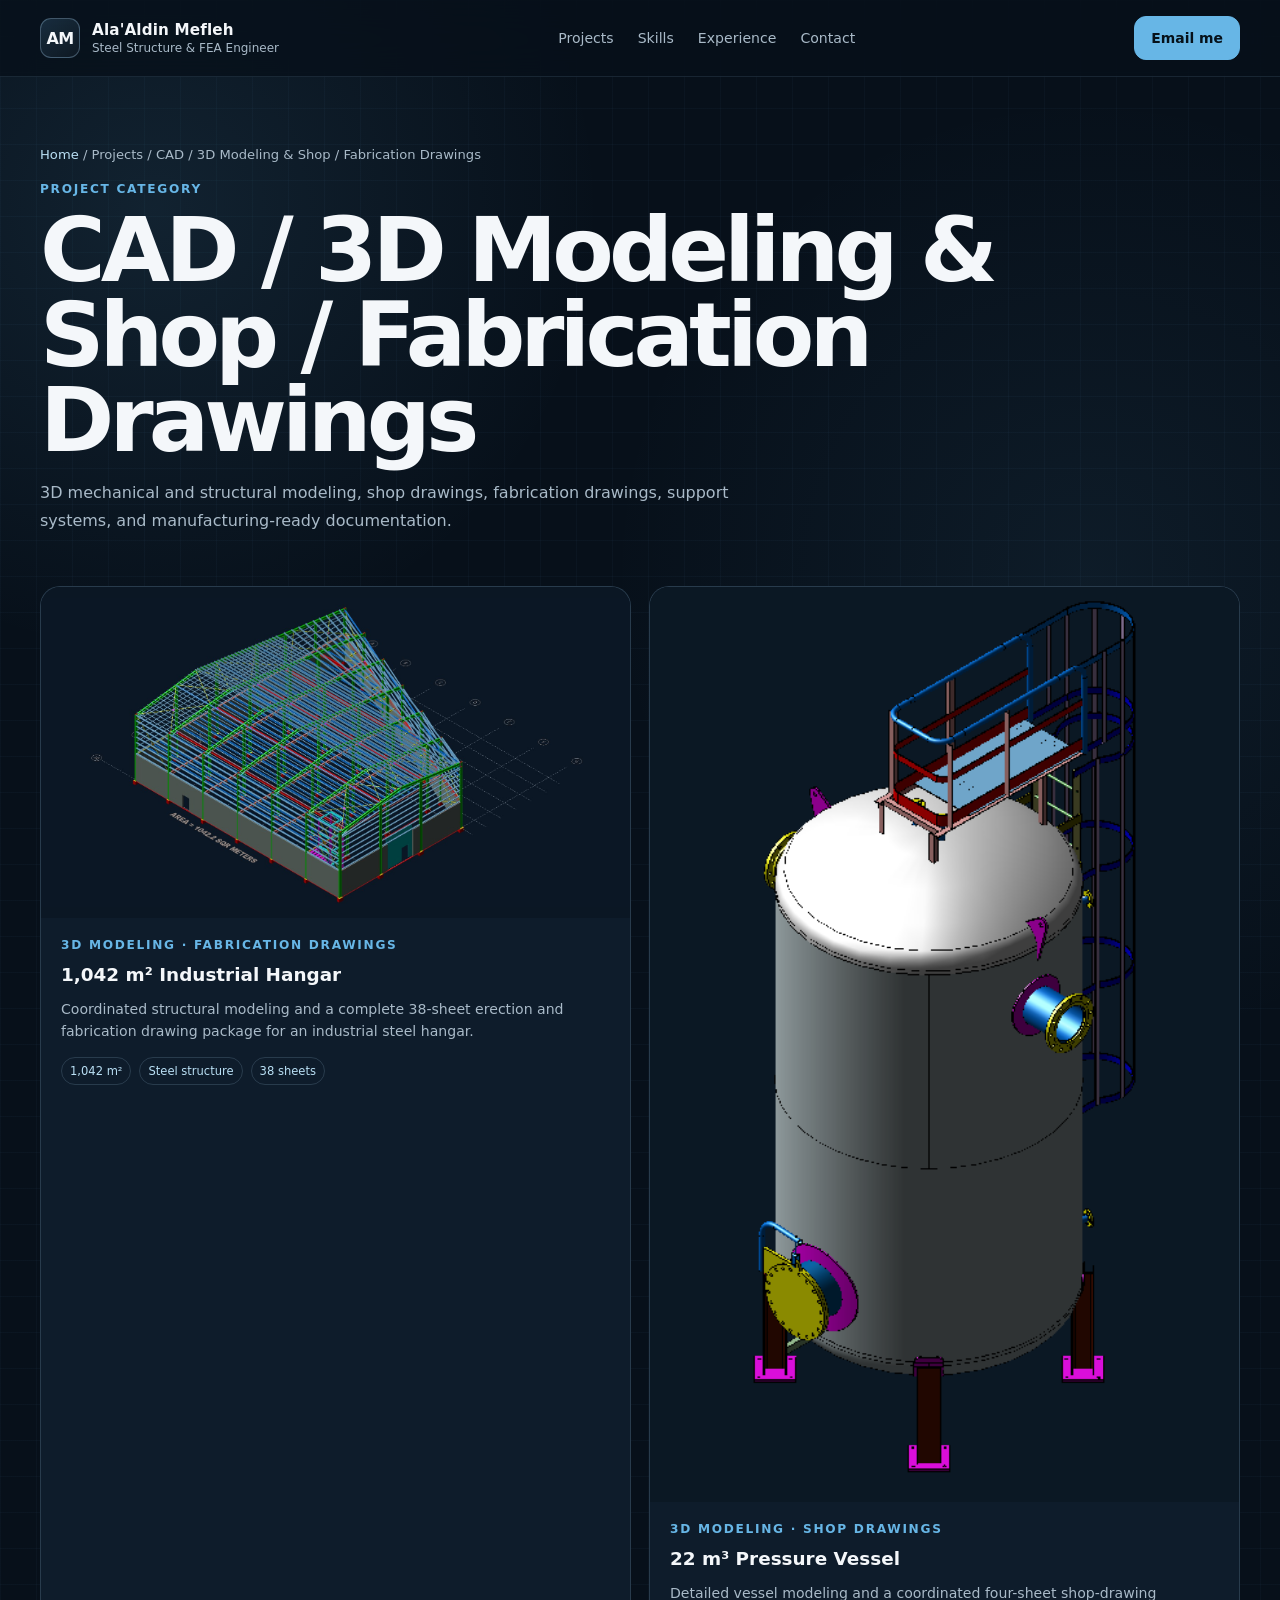
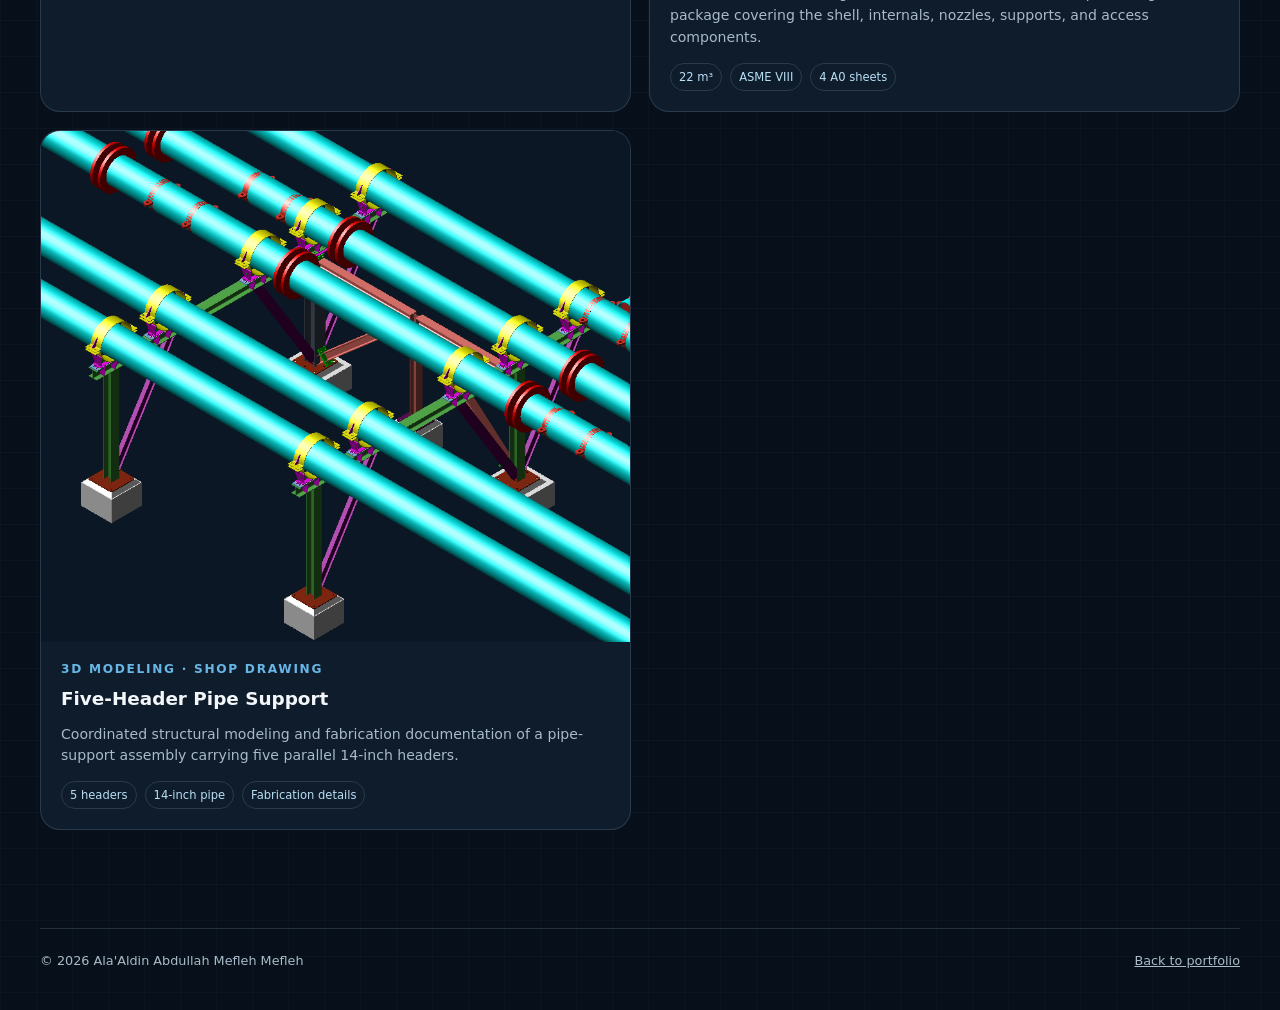
==== commit 28323293: "feat: add five-header pipe support project" ====
--- a/projects/cad-fabrication/index.html
+++ b/projects/cad-fabrication/index.html
@@ -1,5 +1,5 @@
 <!doctype html>
 <html lang="en"><head><meta charset="utf-8"><meta name="viewport" content="width=device-width,initial-scale=1"><meta name="description" content="CAD / 3D Modeling & Shop / Fabrication Drawings — Ala'Aldin Mefleh engineering portfolio"><title>CAD / 3D Modeling & Shop / Fabrication Drawings | Ala'Aldin Mefleh</title><link rel="stylesheet" href="../../styles.css"></head>
 <body><a class="skip-link" href="#main">Skip to content</a><header class="site-header"><div class="container nav"><a class="brand" href="../../index.html"><span class="brand-mark">AM</span><span class="brand-copy"><strong>Ala'Aldin Mefleh</strong><span>Steel Structure &amp; FEA Engineer</span></span></a><nav class="nav-links"><a href="../../index.html#projects">Projects</a><a href="../../index.html#skills">Skills</a><a href="../../index.html#experience">Experience</a><a href="../../index.html#contact">Contact</a></nav><div class="nav-actions"><a class="btn btn-primary" href="mailto:amefleh5@gmail.com">Email me</a></div></div></header>
-<main id="main"><section class="page-hero"><div class="container"><div class="breadcrumbs"><a href="../../index.html">Home</a> / Projects / CAD / 3D Modeling & Shop / Fabrication Drawings</div><div class="kicker">Project category</div><h1>CAD / 3D Modeling & Shop / Fabrication Drawings</h1><p>3D mechanical and structural modeling, shop drawings, fabrication drawings, support systems, and manufacturing-ready documentation.</p></div></section><section><div class="container project-grid"><a class="project-card" href="1042m2-industrial-hangar/index.html"><div class="project-thumb"><img src="1042m2-industrial-hangar/media/industrial-hangar-isometric-cover.jpeg" alt="Isometric structural model of the 1042 square metre industrial hangar"></div><div class="project-body"><div class="kicker">3D modeling · Fabrication drawings</div><h2>1,042 m² Industrial Hangar</h2><p>Coordinated structural modeling and a complete 38-sheet erection and fabrication drawing package for an industrial steel hangar.</p><div class="project-meta"><span class="tag">1,042 m²</span><span class="tag">Steel structure</span><span class="tag">38 sheets</span></div></div></a><a class="project-card" href="22m3-pressure-vessel/index.html"><div class="project-thumb"><img src="22m3-pressure-vessel/media/tank-isometric-cover.png" alt="Isometric model of the 22 cubic metre pressure vessel with platform and access ladder"></div><div class="project-body"><div class="kicker">3D modeling · Shop drawings</div><h2>22 m³ Pressure Vessel</h2><p>Detailed vessel modeling and a coordinated four-sheet shop-drawing package covering the shell, internals, nozzles, supports, and access components.</p><div class="project-meta"><span class="tag">22 m³</span><span class="tag">ASME VIII</span><span class="tag">4 A0 sheets</span></div></div></a></div></section></main>
+<main id="main"><section class="page-hero"><div class="container"><div class="breadcrumbs"><a href="../../index.html">Home</a> / Projects / CAD / 3D Modeling & Shop / Fabrication Drawings</div><div class="kicker">Project category</div><h1>CAD / 3D Modeling & Shop / Fabrication Drawings</h1><p>3D mechanical and structural modeling, shop drawings, fabrication drawings, support systems, and manufacturing-ready documentation.</p></div></section><section><div class="container project-grid"><a class="project-card" href="1042m2-industrial-hangar/index.html"><div class="project-thumb"><img src="1042m2-industrial-hangar/media/industrial-hangar-isometric-cover.jpeg" alt="Isometric structural model of the 1042 square metre industrial hangar"></div><div class="project-body"><div class="kicker">3D modeling · Fabrication drawings</div><h2>1,042 m² Industrial Hangar</h2><p>Coordinated structural modeling and a complete 38-sheet erection and fabrication drawing package for an industrial steel hangar.</p><div class="project-meta"><span class="tag">1,042 m²</span><span class="tag">Steel structure</span><span class="tag">38 sheets</span></div></div></a><a class="project-card" href="22m3-pressure-vessel/index.html"><div class="project-thumb"><img src="22m3-pressure-vessel/media/tank-isometric-cover.png" alt="Isometric model of the 22 cubic metre pressure vessel with platform and access ladder"></div><div class="project-body"><div class="kicker">3D modeling · Shop drawings</div><h2>22 m³ Pressure Vessel</h2><p>Detailed vessel modeling and a coordinated four-sheet shop-drawing package covering the shell, internals, nozzles, supports, and access components.</p><div class="project-meta"><span class="tag">22 m³</span><span class="tag">ASME VIII</span><span class="tag">4 A0 sheets</span></div></div></a><a class="project-card" href="five-header-pipe-support/index.html"><div class="project-thumb"><img src="five-header-pipe-support/media/support-with-five-headers-cover.png" alt="Isometric model of the structural pipe support carrying five 14-inch headers"></div><div class="project-body"><div class="kicker">3D modeling · Shop drawing</div><h2>Five-Header Pipe Support</h2><p>Coordinated structural modeling and fabrication documentation of a pipe-support assembly carrying five parallel 14-inch headers.</p><div class="project-meta"><span class="tag">5 headers</span><span class="tag">14-inch pipe</span><span class="tag">Fabrication details</span></div></div></a></div></section></main>
 <footer class="footer"><div class="container footer-inner"><span>© <span data-year></span> Ala'Aldin Abdullah Mefleh Mefleh</span><a href="../../index.html">Back to portfolio</a></div></footer><script src="../../script.js"></script></body></html>
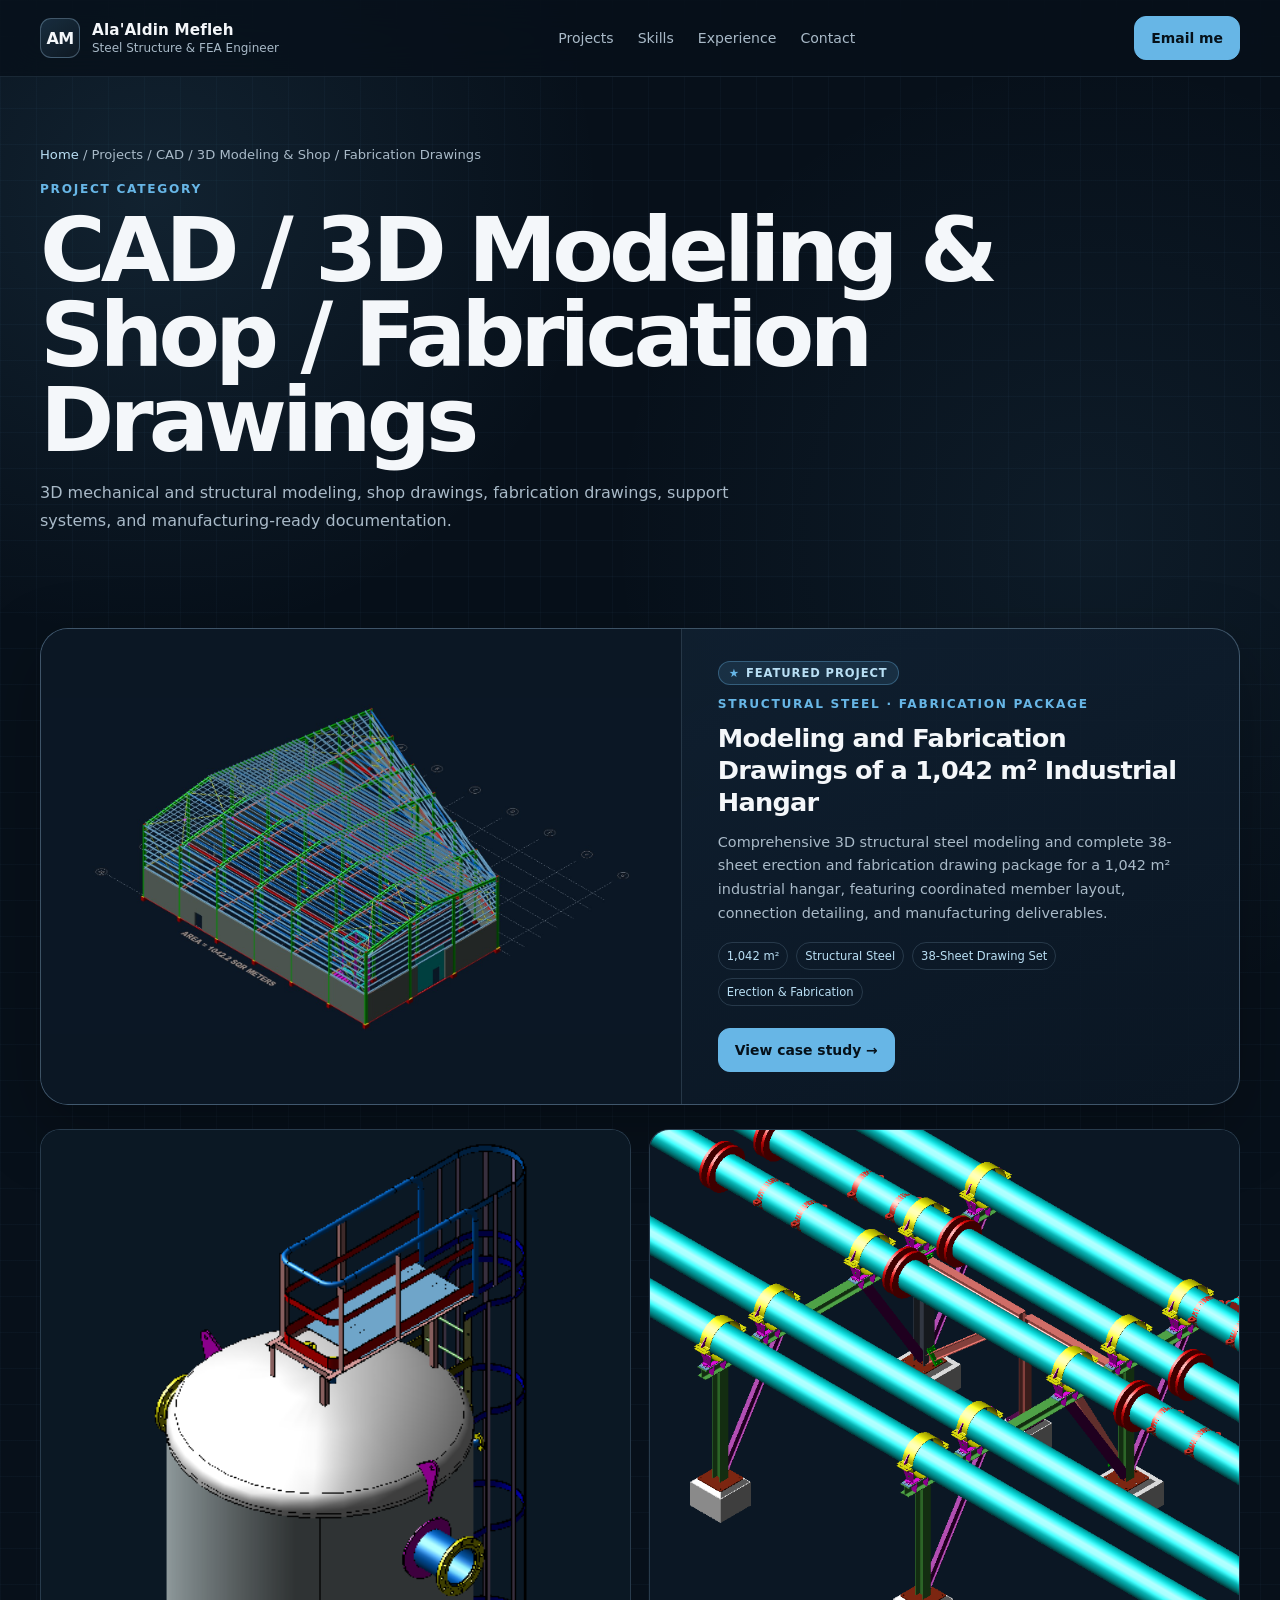
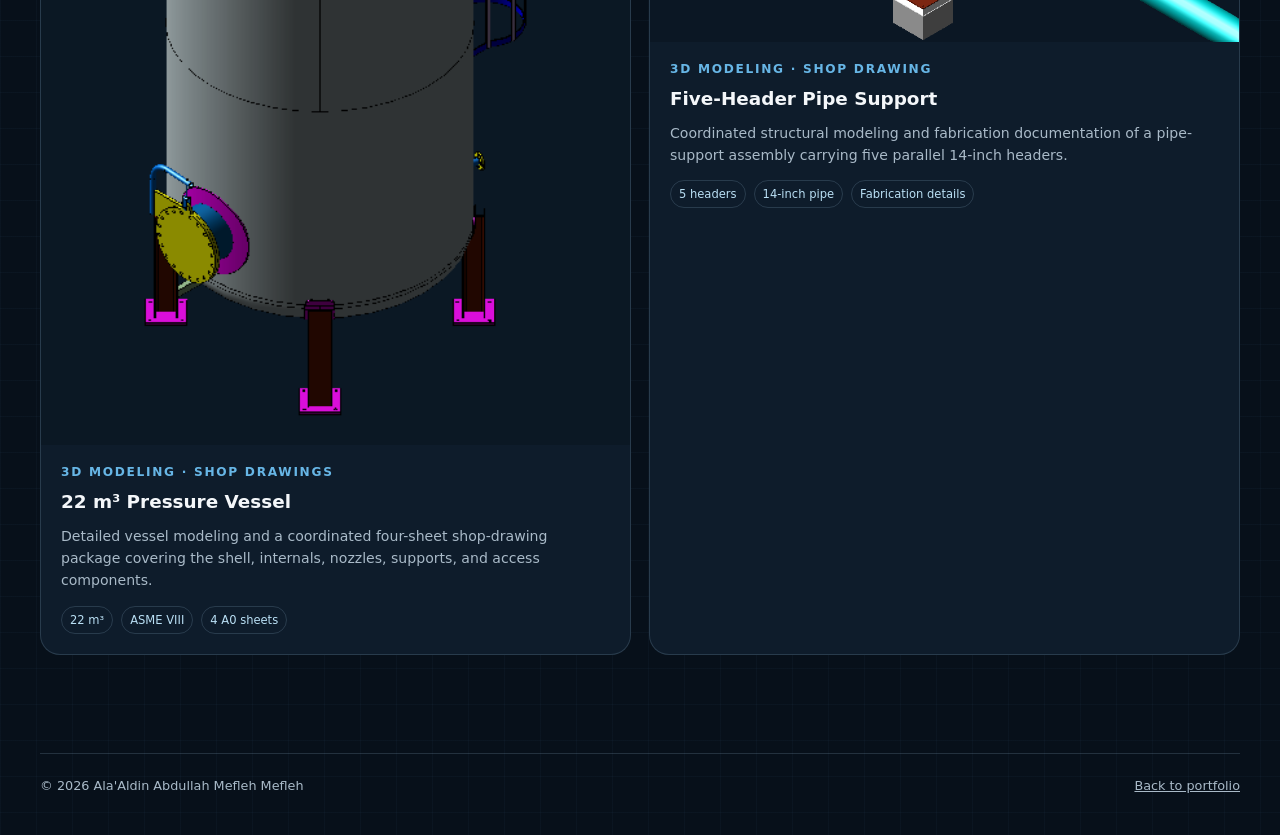
==== commit 4cb6751b: "feat: feature industrial hangar project" ====
--- a/projects/cad-fabrication/index.html
+++ b/projects/cad-fabrication/index.html
@@ -1,5 +1,111 @@
 <!doctype html>
-<html lang="en"><head><meta charset="utf-8"><meta name="viewport" content="width=device-width,initial-scale=1"><meta name="description" content="CAD / 3D Modeling & Shop / Fabrication Drawings — Ala'Aldin Mefleh engineering portfolio"><title>CAD / 3D Modeling & Shop / Fabrication Drawings | Ala'Aldin Mefleh</title><link rel="stylesheet" href="../../styles.css"></head>
-<body><a class="skip-link" href="#main">Skip to content</a><header class="site-header"><div class="container nav"><a class="brand" href="../../index.html"><span class="brand-mark">AM</span><span class="brand-copy"><strong>Ala'Aldin Mefleh</strong><span>Steel Structure &amp; FEA Engineer</span></span></a><nav class="nav-links"><a href="../../index.html#projects">Projects</a><a href="../../index.html#skills">Skills</a><a href="../../index.html#experience">Experience</a><a href="../../index.html#contact">Contact</a></nav><div class="nav-actions"><a class="btn btn-primary" href="mailto:amefleh5@gmail.com">Email me</a></div></div></header>
-<main id="main"><section class="page-hero"><div class="container"><div class="breadcrumbs"><a href="../../index.html">Home</a> / Projects / CAD / 3D Modeling & Shop / Fabrication Drawings</div><div class="kicker">Project category</div><h1>CAD / 3D Modeling & Shop / Fabrication Drawings</h1><p>3D mechanical and structural modeling, shop drawings, fabrication drawings, support systems, and manufacturing-ready documentation.</p></div></section><section><div class="container project-grid"><a class="project-card" href="1042m2-industrial-hangar/index.html"><div class="project-thumb"><img src="1042m2-industrial-hangar/media/industrial-hangar-isometric-cover.jpeg" alt="Isometric structural model of the 1042 square metre industrial hangar"></div><div class="project-body"><div class="kicker">3D modeling · Fabrication drawings</div><h2>1,042 m² Industrial Hangar</h2><p>Coordinated structural modeling and a complete 38-sheet erection and fabrication drawing package for an industrial steel hangar.</p><div class="project-meta"><span class="tag">1,042 m²</span><span class="tag">Steel structure</span><span class="tag">38 sheets</span></div></div></a><a class="project-card" href="22m3-pressure-vessel/index.html"><div class="project-thumb"><img src="22m3-pressure-vessel/media/tank-isometric-cover.png" alt="Isometric model of the 22 cubic metre pressure vessel with platform and access ladder"></div><div class="project-body"><div class="kicker">3D modeling · Shop drawings</div><h2>22 m³ Pressure Vessel</h2><p>Detailed vessel modeling and a coordinated four-sheet shop-drawing package covering the shell, internals, nozzles, supports, and access components.</p><div class="project-meta"><span class="tag">22 m³</span><span class="tag">ASME VIII</span><span class="tag">4 A0 sheets</span></div></div></a><a class="project-card" href="five-header-pipe-support/index.html"><div class="project-thumb"><img src="five-header-pipe-support/media/support-with-five-headers-cover.png" alt="Isometric model of the structural pipe support carrying five 14-inch headers"></div><div class="project-body"><div class="kicker">3D modeling · Shop drawing</div><h2>Five-Header Pipe Support</h2><p>Coordinated structural modeling and fabrication documentation of a pipe-support assembly carrying five parallel 14-inch headers.</p><div class="project-meta"><span class="tag">5 headers</span><span class="tag">14-inch pipe</span><span class="tag">Fabrication details</span></div></div></a></div></section></main>
-<footer class="footer"><div class="container footer-inner"><span>© <span data-year></span> Ala'Aldin Abdullah Mefleh Mefleh</span><a href="../../index.html">Back to portfolio</a></div></footer><script src="../../script.js"></script></body></html>
+<html lang="en">
+<head>
+  <meta charset="utf-8">
+  <meta name="viewport" content="width=device-width,initial-scale=1">
+  <meta name="description" content="CAD / 3D Modeling &amp; Shop / Fabrication Drawings — Ala'Aldin Mefleh engineering portfolio">
+  <title>CAD / 3D Modeling &amp; Shop / Fabrication Drawings | Ala'Aldin Mefleh</title>
+  <link rel="stylesheet" href="../../styles.css">
+</head>
+<body>
+<a class="skip-link" href="#main">Skip to content</a>
+<header class="site-header">
+  <div class="container nav">
+    <a class="brand" href="../../index.html">
+      <span class="brand-mark">AM</span>
+      <span class="brand-copy"><strong>Ala'Aldin Mefleh</strong><span>Steel Structure &amp; FEA Engineer</span></span>
+    </a>
+    <nav class="nav-links">
+      <a href="../../index.html#projects">Projects</a>
+      <a href="../../index.html#skills">Skills</a>
+      <a href="../../index.html#experience">Experience</a>
+      <a href="../../index.html#contact">Contact</a>
+    </nav>
+    <div class="nav-actions">
+      <a class="btn btn-primary" href="mailto:amefleh5@gmail.com">Email me</a>
+    </div>
+  </div>
+</header>
+
+<main id="main">
+  <section class="page-hero">
+    <div class="container">
+      <div class="breadcrumbs"><a href="../../index.html">Home</a> / Projects / CAD / 3D Modeling &amp; Shop / Fabrication Drawings</div>
+      <div class="kicker">Project category</div>
+      <h1>CAD / 3D Modeling &amp; Shop / Fabrication Drawings</h1>
+      <p>3D mechanical and structural modeling, shop drawings, fabrication drawings, support systems, and manufacturing-ready documentation.</p>
+    </div>
+  </section>
+
+  <section class="section-tight">
+    <div class="container">
+      <div class="featured-project-section">
+        <a class="project-card-featured" href="1042m2-industrial-hangar/index.html">
+          <div class="project-thumb">
+            <img src="1042m2-industrial-hangar/media/industrial-hangar-isometric-cover.jpeg" alt="Isometric structural model of the 1042 square metre industrial hangar">
+          </div>
+          <div class="project-body">
+            <div class="featured-badge-row">
+              <span class="featured-badge">Featured Project</span>
+              <div class="kicker kicker-inline">Structural Steel · Fabrication Package</div>
+            </div>
+            <h2>Modeling and Fabrication Drawings of a 1,042 m² Industrial Hangar</h2>
+            <p>Comprehensive 3D structural steel modeling and complete 38-sheet erection and fabrication drawing package for a 1,042 m² industrial hangar, featuring coordinated member layout, connection detailing, and manufacturing deliverables.</p>
+            <div class="project-meta">
+              <span class="tag">1,042 m²</span>
+              <span class="tag">Structural Steel</span>
+              <span class="tag">38-Sheet Drawing Set</span>
+              <span class="tag">Erection &amp; Fabrication</span>
+            </div>
+            <div class="project-card-action">
+              <span class="btn btn-primary btn-cta">View case study →</span>
+            </div>
+          </div>
+        </a>
+      </div>
+
+      <div class="project-grid">
+        <a class="project-card" href="22m3-pressure-vessel/index.html">
+          <div class="project-thumb">
+            <img src="22m3-pressure-vessel/media/tank-isometric-cover.png" alt="Isometric model of the 22 cubic metre pressure vessel with platform and access ladder">
+          </div>
+          <div class="project-body">
+            <div class="kicker">3D modeling · Shop drawings</div>
+            <h2>22 m³ Pressure Vessel</h2>
+            <p>Detailed vessel modeling and a coordinated four-sheet shop-drawing package covering the shell, internals, nozzles, supports, and access components.</p>
+            <div class="project-meta">
+              <span class="tag">22 m³</span>
+              <span class="tag">ASME VIII</span>
+              <span class="tag">4 A0 sheets</span>
+            </div>
+          </div>
+        </a>
+        <a class="project-card" href="five-header-pipe-support/index.html">
+          <div class="project-thumb">
+            <img src="five-header-pipe-support/media/support-with-five-headers-cover.png" alt="Isometric model of the structural pipe support carrying five 14-inch headers">
+          </div>
+          <div class="project-body">
+            <div class="kicker">3D modeling · Shop drawing</div>
+            <h2>Five-Header Pipe Support</h2>
+            <p>Coordinated structural modeling and fabrication documentation of a pipe-support assembly carrying five parallel 14-inch headers.</p>
+            <div class="project-meta">
+              <span class="tag">5 headers</span>
+              <span class="tag">14-inch pipe</span>
+              <span class="tag">Fabrication details</span>
+            </div>
+          </div>
+        </a>
+      </div>
+    </div>
+  </section>
+</main>
+
+<footer class="footer">
+  <div class="container footer-inner">
+    <span>© <span data-year></span> Ala'Aldin Abdullah Mefleh Mefleh</span>
+    <a href="../../index.html">Back to portfolio</a>
+  </div>
+</footer>
+<script src="../../script.js"></script>
+</body>
+</html>
--- a/styles.css
+++ b/styles.css
@@ -193,6 +193,40 @@
 .project-meta { display:flex; flex-wrap:wrap; gap:8px; margin-top:14px; }
 .tag { font-size:.72rem; color:var(--accent-2); border:1px solid var(--line); padding:6px 8px; border-radius:999px; }
 
+.featured-project-section { margin-bottom:24px; }
+.project-card-featured {
+  display:grid; grid-template-columns:1.15fr 1fr; border:1px solid var(--line-strong);
+  border-radius:var(--radius-lg); background:linear-gradient(155deg, rgba(18,35,53,.95), rgba(11,23,36,.9));
+  overflow:hidden; text-decoration:none; transition:.25s ease; box-shadow:var(--shadow);
+}
+.project-card-featured:hover {
+  transform:translateY(-3px); border-color:rgba(103,182,230,.58);
+  box-shadow:0 28px 75px rgba(0,0,0,.38), 0 0 0 1px rgba(103,182,230,.2);
+}
+.project-card-featured .project-thumb {
+  aspect-ratio:auto; min-height:100%; position:relative; background:#0b1724;
+  border-right:1px solid var(--line); overflow:hidden; display:flex; align-items:center; justify-content:center;
+}
+.project-card-featured .project-thumb img {
+  width:100%; height:100%; max-height:380px; object-fit:contain; background:#0b1724;
+  transition:transform .3s ease;
+}
+.project-card-featured:hover .project-thumb img { transform:scale(1.02); }
+.project-card-featured .project-body { padding:32px 36px; display:flex; flex-direction:column; justify-content:center; }
+.featured-badge-row { display:flex; flex-wrap:wrap; align-items:center; gap:12px; margin-bottom:12px; }
+.featured-badge {
+  display:inline-flex; align-items:center; gap:6px; padding:4px 10px; border-radius:999px;
+  background:rgba(103,182,230,.12); border:1px solid rgba(103,182,230,.35); color:var(--accent-2);
+  font-size:.72rem; font-weight:800; letter-spacing:.08em; text-transform:uppercase;
+}
+.featured-badge::before { content:"★"; font-size:.72rem; color:var(--accent); }
+.kicker-inline { margin-bottom:0; }
+.project-card-featured .project-body h2 { font-size:clamp(1.3rem, 2vw, 1.7rem); letter-spacing:-.03em; line-height:1.25; margin:0 0 12px; }
+.project-card-featured .project-body p { color:var(--muted); line-height:1.65; font-size:.9rem; margin:0 0 16px; }
+.project-card-featured .project-meta { margin-top:0; margin-bottom:22px; }
+.project-card-featured .project-card-action { margin-top:auto; }
+.project-card-featured .btn-cta { display:inline-flex; align-items:center; gap:8px; width:max-content; }
+
 .project-detail { padding-bottom:80px; }
 .project-cover { aspect-ratio: 21/9; border:1px solid var(--line); border-radius:24px; display:grid; place-items:center; background:linear-gradient(145deg, rgba(103,182,230,.10), rgba(14,28,43,.8)); color:var(--muted); overflow:hidden; }
 .project-cover-image { aspect-ratio:auto; margin:0; display:block; background:#0b1724; }
@@ -202,6 +236,7 @@
 .project-cover-video video { display:block; width:100%; max-height:72vh; aspect-ratio:16/9; object-fit:contain; background:#0b1724; }
 .project-cover-video figcaption { padding:12px 16px; border-top:1px solid var(--line); color:var(--muted); font-size:.8rem; }
 .detail-layout { display:grid; grid-template-columns:minmax(0,1fr) 300px; gap:36px; margin-top:34px; }
+.detail-copy { min-width:0; }
 .detail-copy section { padding:0 0 30px; margin:0 0 30px; border-bottom:1px solid var(--line); }
 .detail-copy h2 { font-size:1.25rem; margin:0 0 10px; }
 .detail-copy p { color:var(--muted); line-height:1.75; }
@@ -229,6 +264,13 @@
 .project-cover-image img { cursor:zoom-in; }
 .project-gallery figcaption { padding:11px 13px; color:var(--muted); font-size:.8rem; border-top:1px solid var(--line); }
 .project-note { padding:16px 18px; border-left:3px solid var(--accent); background:rgba(103,182,230,.06); border-radius:0 12px 12px 0; }
+.data-table-wrapper { overflow-x:auto; -webkit-overflow-scrolling:touch; max-width:100%; min-width:0; border:1px solid var(--line); border-radius:16px; background:rgba(14,28,43,.75); margin:18px 0; }
+.data-table { width:100%; border-collapse:collapse; font-size:.82rem; text-align:left; white-space:nowrap; }
+.data-table th, .data-table td { padding:10px 14px; border-bottom:1px solid var(--line); }
+.data-table th { background:rgba(103,182,230,.08); color:var(--accent-2); font-size:.72rem; text-transform:uppercase; letter-spacing:.08em; font-weight:700; }
+.data-table tbody tr:last-child td { border-bottom:none; }
+.data-table tbody tr:hover { background:rgba(103,182,230,.04); }
+.data-table .highlight-cell { color:var(--accent-2); font-weight:700; }
 .lightbox-open { overflow:hidden; }
 .image-lightbox { width:100vw; max-width:none; height:100vh; max-height:none; margin:0; padding:18px; border:0; background:rgba(4,10,16,.96); color:var(--text); }
 .image-lightbox::backdrop { background:rgba(4,10,16,.9); }
@@ -258,7 +300,11 @@
   .category-grid { grid-template-columns:repeat(2,minmax(0,1fr)); }
   .skills-grid { grid-template-columns:1fr 1fr; }
   .contact-grid { grid-template-columns:1fr; }
-  .detail-layout { grid-template-columns:1fr; }
+  .project-card-featured { grid-template-columns:1fr; }
+  .project-card-featured .project-thumb { border-right:none; border-bottom:1px solid var(--line); min-height:280px; }
+  .project-card-featured .project-thumb img { max-height:320px; }
+  .project-card-featured .project-body { padding:26px; }
+  .detail-layout { grid-template-columns:minmax(0,1fr); }
   .detail-aside { position:static; }
   .results-grid { grid-template-columns:repeat(3,minmax(0,1fr)); }
   .design-demand-grid { grid-template-columns:repeat(2,minmax(0,1fr)); }
@@ -282,6 +328,14 @@
   .category-index { font-size:3.4rem; }
   .category-top .btn { grid-column:auto; }
   .category-grid { grid-template-columns:1fr; }
+  .featured-project-section { margin-bottom:18px; }
+  .project-card-featured .project-thumb { min-height:auto; aspect-ratio:16/9; }
+  .project-card-featured .project-thumb img { max-height:none; }
+  .project-card-featured .project-body { padding:20px 18px; }
+  .project-card-featured .project-body h2 { font-size:1.2rem; }
+  .project-card-featured .project-body p { font-size:.86rem; line-height:1.6; }
+  .project-card-featured .project-meta { margin-bottom:18px; }
+  .project-card-featured .btn-cta { width:100%; }
   .project-list { padding:14px; }
   .empty-state { align-items:flex-start; flex-direction:column; }
   .skills-grid { grid-template-columns:1fr; }
@@ -292,9 +346,10 @@
   .project-gallery { grid-template-columns:1fr; }
   .results-heading { display:block; }
   .results-heading > p { margin-top:8px; }
-  .results-grid { grid-template-columns:1fr; }
-  .design-demand-grid { grid-template-columns:1fr; }
+  .results-grid { grid-template-columns:minmax(0,1fr); }
+  .design-demand-grid { grid-template-columns:minmax(0,1fr); }
   .page-hero { padding-top:48px; }
+  .page-hero h1 { font-size:clamp(2.1rem,8.5vw,3.4rem); overflow-wrap:break-word; }
 }
 
 @media (prefers-reduced-motion: reduce) {
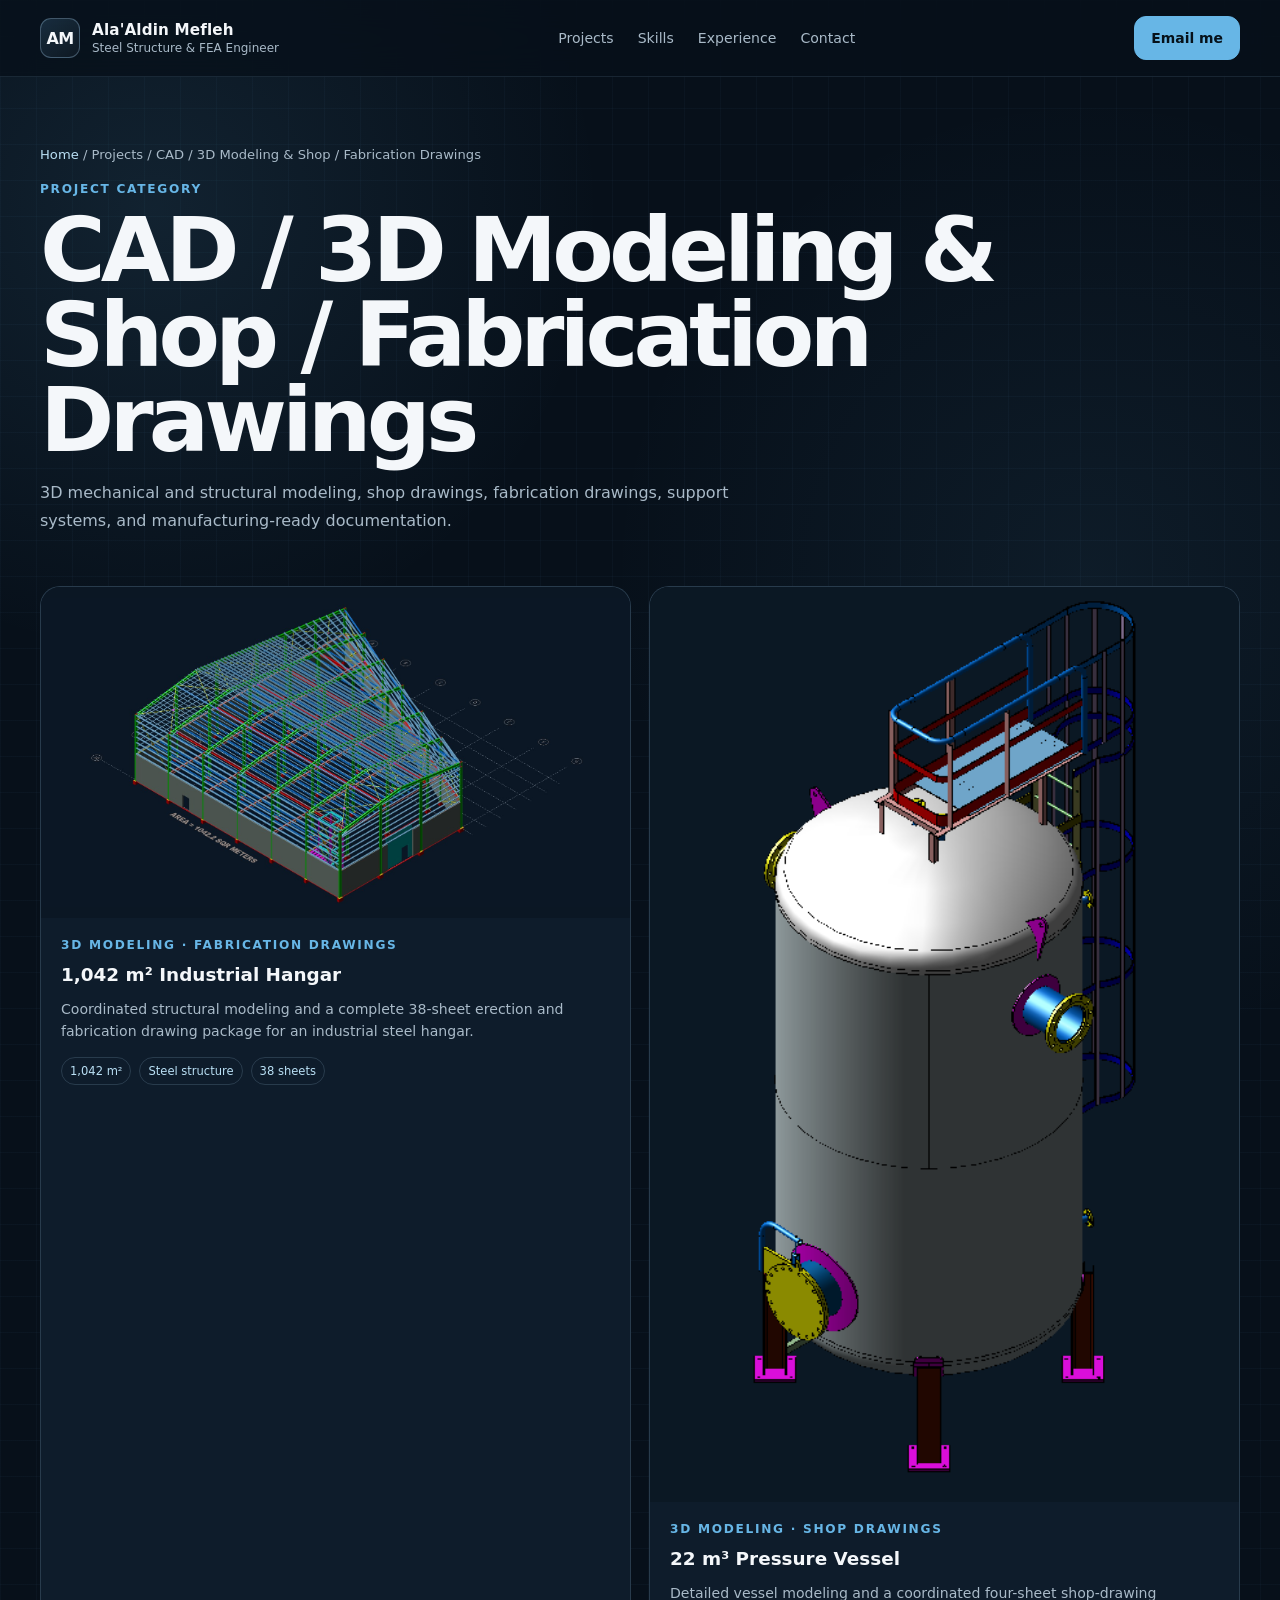
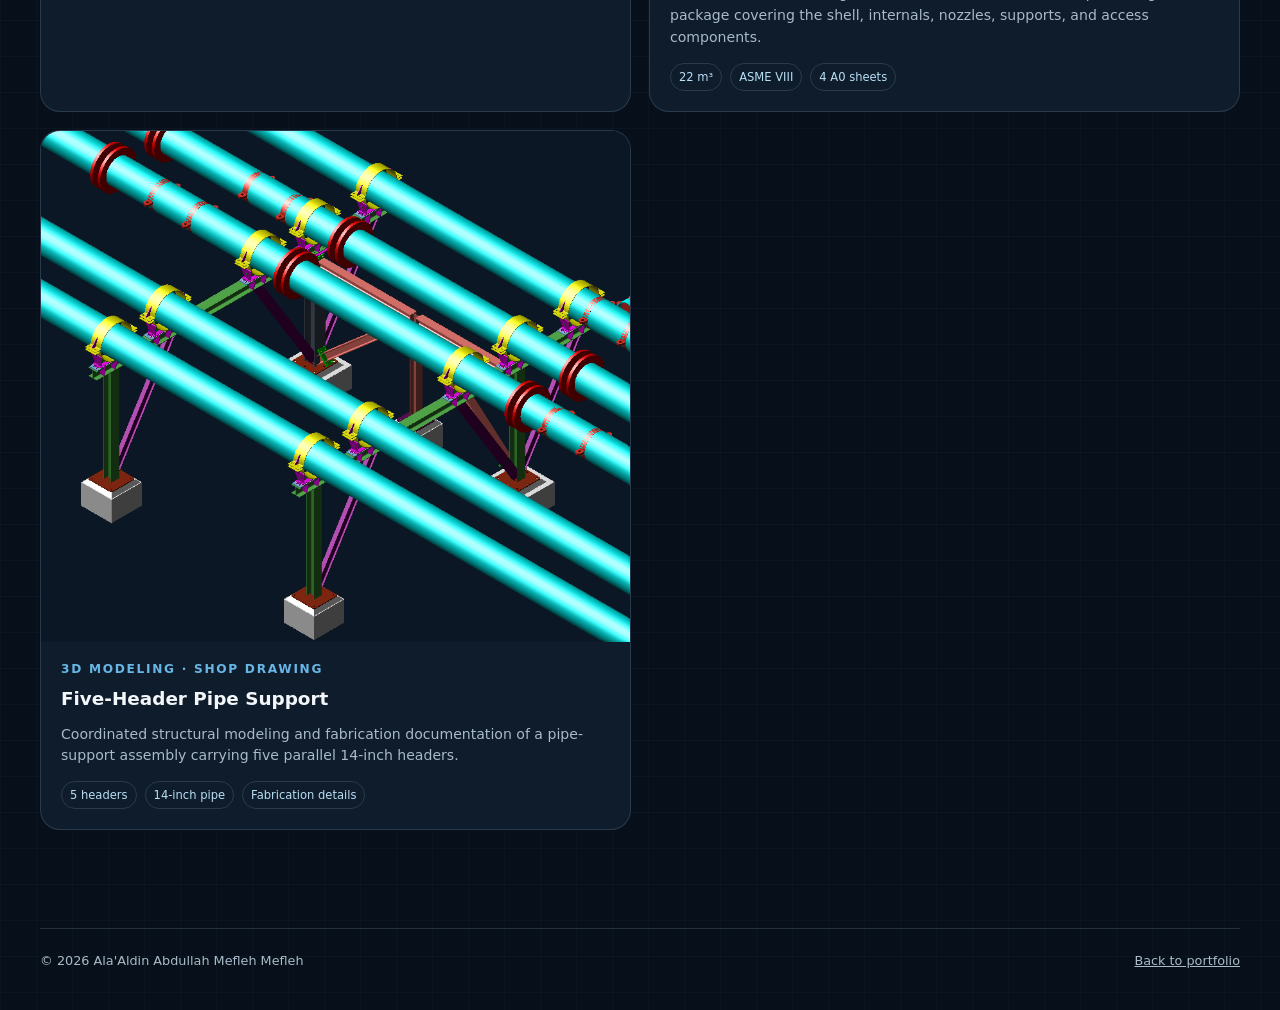
==== commit e899064f: "feat: feature industrial hangar on homepage" ====
--- a/projects/cad-fabrication/index.html
+++ b/projects/cad-fabrication/index.html
@@ -1,111 +1,5 @@
 <!doctype html>
-<html lang="en">
-<head>
-  <meta charset="utf-8">
-  <meta name="viewport" content="width=device-width,initial-scale=1">
-  <meta name="description" content="CAD / 3D Modeling &amp; Shop / Fabrication Drawings — Ala'Aldin Mefleh engineering portfolio">
-  <title>CAD / 3D Modeling &amp; Shop / Fabrication Drawings | Ala'Aldin Mefleh</title>
-  <link rel="stylesheet" href="../../styles.css">
-</head>
-<body>
-<a class="skip-link" href="#main">Skip to content</a>
-<header class="site-header">
-  <div class="container nav">
-    <a class="brand" href="../../index.html">
-      <span class="brand-mark">AM</span>
-      <span class="brand-copy"><strong>Ala'Aldin Mefleh</strong><span>Steel Structure &amp; FEA Engineer</span></span>
-    </a>
-    <nav class="nav-links">
-      <a href="../../index.html#projects">Projects</a>
-      <a href="../../index.html#skills">Skills</a>
-      <a href="../../index.html#experience">Experience</a>
-      <a href="../../index.html#contact">Contact</a>
-    </nav>
-    <div class="nav-actions">
-      <a class="btn btn-primary" href="mailto:amefleh5@gmail.com">Email me</a>
-    </div>
-  </div>
-</header>
-
-<main id="main">
-  <section class="page-hero">
-    <div class="container">
-      <div class="breadcrumbs"><a href="../../index.html">Home</a> / Projects / CAD / 3D Modeling &amp; Shop / Fabrication Drawings</div>
-      <div class="kicker">Project category</div>
-      <h1>CAD / 3D Modeling &amp; Shop / Fabrication Drawings</h1>
-      <p>3D mechanical and structural modeling, shop drawings, fabrication drawings, support systems, and manufacturing-ready documentation.</p>
-    </div>
-  </section>
-
-  <section class="section-tight">
-    <div class="container">
-      <div class="featured-project-section">
-        <a class="project-card-featured" href="1042m2-industrial-hangar/index.html">
-          <div class="project-thumb">
-            <img src="1042m2-industrial-hangar/media/industrial-hangar-isometric-cover.jpeg" alt="Isometric structural model of the 1042 square metre industrial hangar">
-          </div>
-          <div class="project-body">
-            <div class="featured-badge-row">
-              <span class="featured-badge">Featured Project</span>
-              <div class="kicker kicker-inline">Structural Steel · Fabrication Package</div>
-            </div>
-            <h2>Modeling and Fabrication Drawings of a 1,042 m² Industrial Hangar</h2>
-            <p>Comprehensive 3D structural steel modeling and complete 38-sheet erection and fabrication drawing package for a 1,042 m² industrial hangar, featuring coordinated member layout, connection detailing, and manufacturing deliverables.</p>
-            <div class="project-meta">
-              <span class="tag">1,042 m²</span>
-              <span class="tag">Structural Steel</span>
-              <span class="tag">38-Sheet Drawing Set</span>
-              <span class="tag">Erection &amp; Fabrication</span>
-            </div>
-            <div class="project-card-action">
-              <span class="btn btn-primary btn-cta">View case study →</span>
-            </div>
-          </div>
-        </a>
-      </div>
-
-      <div class="project-grid">
-        <a class="project-card" href="22m3-pressure-vessel/index.html">
-          <div class="project-thumb">
-            <img src="22m3-pressure-vessel/media/tank-isometric-cover.png" alt="Isometric model of the 22 cubic metre pressure vessel with platform and access ladder">
-          </div>
-          <div class="project-body">
-            <div class="kicker">3D modeling · Shop drawings</div>
-            <h2>22 m³ Pressure Vessel</h2>
-            <p>Detailed vessel modeling and a coordinated four-sheet shop-drawing package covering the shell, internals, nozzles, supports, and access components.</p>
-            <div class="project-meta">
-              <span class="tag">22 m³</span>
-              <span class="tag">ASME VIII</span>
-              <span class="tag">4 A0 sheets</span>
-            </div>
-          </div>
-        </a>
-        <a class="project-card" href="five-header-pipe-support/index.html">
-          <div class="project-thumb">
-            <img src="five-header-pipe-support/media/support-with-five-headers-cover.png" alt="Isometric model of the structural pipe support carrying five 14-inch headers">
-          </div>
-          <div class="project-body">
-            <div class="kicker">3D modeling · Shop drawing</div>
-            <h2>Five-Header Pipe Support</h2>
-            <p>Coordinated structural modeling and fabrication documentation of a pipe-support assembly carrying five parallel 14-inch headers.</p>
-            <div class="project-meta">
-              <span class="tag">5 headers</span>
-              <span class="tag">14-inch pipe</span>
-              <span class="tag">Fabrication details</span>
-            </div>
-          </div>
-        </a>
-      </div>
-    </div>
-  </section>
-</main>
-
-<footer class="footer">
-  <div class="container footer-inner">
-    <span>© <span data-year></span> Ala'Aldin Abdullah Mefleh Mefleh</span>
-    <a href="../../index.html">Back to portfolio</a>
-  </div>
-</footer>
-<script src="../../script.js"></script>
-</body>
-</html>
+<html lang="en"><head><meta charset="utf-8"><meta name="viewport" content="width=device-width,initial-scale=1"><meta name="description" content="CAD / 3D Modeling & Shop / Fabrication Drawings — Ala'Aldin Mefleh engineering portfolio"><title>CAD / 3D Modeling & Shop / Fabrication Drawings | Ala'Aldin Mefleh</title><link rel="stylesheet" href="../../styles.css"></head>
+<body><a class="skip-link" href="#main">Skip to content</a><header class="site-header"><div class="container nav"><a class="brand" href="../../index.html"><span class="brand-mark">AM</span><span class="brand-copy"><strong>Ala'Aldin Mefleh</strong><span>Steel Structure &amp; FEA Engineer</span></span></a><nav class="nav-links"><a href="../../index.html#projects">Projects</a><a href="../../index.html#skills">Skills</a><a href="../../index.html#experience">Experience</a><a href="../../index.html#contact">Contact</a></nav><div class="nav-actions"><a class="btn btn-primary" href="mailto:amefleh5@gmail.com">Email me</a></div></div></header>
+<main id="main"><section class="page-hero"><div class="container"><div class="breadcrumbs"><a href="../../index.html">Home</a> / Projects / CAD / 3D Modeling & Shop / Fabrication Drawings</div><div class="kicker">Project category</div><h1>CAD / 3D Modeling & Shop / Fabrication Drawings</h1><p>3D mechanical and structural modeling, shop drawings, fabrication drawings, support systems, and manufacturing-ready documentation.</p></div></section><section><div class="container project-grid"><a class="project-card" href="1042m2-industrial-hangar/index.html"><div class="project-thumb"><img src="1042m2-industrial-hangar/media/industrial-hangar-isometric-cover.jpeg" alt="Isometric structural model of the 1042 square metre industrial hangar"></div><div class="project-body"><div class="kicker">3D modeling · Fabrication drawings</div><h2>1,042 m² Industrial Hangar</h2><p>Coordinated structural modeling and a complete 38-sheet erection and fabrication drawing package for an industrial steel hangar.</p><div class="project-meta"><span class="tag">1,042 m²</span><span class="tag">Steel structure</span><span class="tag">38 sheets</span></div></div></a><a class="project-card" href="22m3-pressure-vessel/index.html"><div class="project-thumb"><img src="22m3-pressure-vessel/media/tank-isometric-cover.png" alt="Isometric model of the 22 cubic metre pressure vessel with platform and access ladder"></div><div class="project-body"><div class="kicker">3D modeling · Shop drawings</div><h2>22 m³ Pressure Vessel</h2><p>Detailed vessel modeling and a coordinated four-sheet shop-drawing package covering the shell, internals, nozzles, supports, and access components.</p><div class="project-meta"><span class="tag">22 m³</span><span class="tag">ASME VIII</span><span class="tag">4 A0 sheets</span></div></div></a><a class="project-card" href="five-header-pipe-support/index.html"><div class="project-thumb"><img src="five-header-pipe-support/media/support-with-five-headers-cover.png" alt="Isometric model of the structural pipe support carrying five 14-inch headers"></div><div class="project-body"><div class="kicker">3D modeling · Shop drawing</div><h2>Five-Header Pipe Support</h2><p>Coordinated structural modeling and fabrication documentation of a pipe-support assembly carrying five parallel 14-inch headers.</p><div class="project-meta"><span class="tag">5 headers</span><span class="tag">14-inch pipe</span><span class="tag">Fabrication details</span></div></div></a></div></section></main>
+<footer class="footer"><div class="container footer-inner"><span>© <span data-year></span> Ala'Aldin Abdullah Mefleh Mefleh</span><a href="../../index.html">Back to portfolio</a></div></footer><script src="../../script.js"></script></body></html>
--- a/styles.css
+++ b/styles.css
@@ -192,40 +192,6 @@
 .project-body p { color:var(--muted); line-height:1.55; font-size:.88rem; }
 .project-meta { display:flex; flex-wrap:wrap; gap:8px; margin-top:14px; }
 .tag { font-size:.72rem; color:var(--accent-2); border:1px solid var(--line); padding:6px 8px; border-radius:999px; }
-
-.featured-project-section { margin-bottom:24px; }
-.project-card-featured {
-  display:grid; grid-template-columns:1.15fr 1fr; border:1px solid var(--line-strong);
-  border-radius:var(--radius-lg); background:linear-gradient(155deg, rgba(18,35,53,.95), rgba(11,23,36,.9));
-  overflow:hidden; text-decoration:none; transition:.25s ease; box-shadow:var(--shadow);
-}
-.project-card-featured:hover {
-  transform:translateY(-3px); border-color:rgba(103,182,230,.58);
-  box-shadow:0 28px 75px rgba(0,0,0,.38), 0 0 0 1px rgba(103,182,230,.2);
-}
-.project-card-featured .project-thumb {
-  aspect-ratio:auto; min-height:100%; position:relative; background:#0b1724;
-  border-right:1px solid var(--line); overflow:hidden; display:flex; align-items:center; justify-content:center;
-}
-.project-card-featured .project-thumb img {
-  width:100%; height:100%; max-height:380px; object-fit:contain; background:#0b1724;
-  transition:transform .3s ease;
-}
-.project-card-featured:hover .project-thumb img { transform:scale(1.02); }
-.project-card-featured .project-body { padding:32px 36px; display:flex; flex-direction:column; justify-content:center; }
-.featured-badge-row { display:flex; flex-wrap:wrap; align-items:center; gap:12px; margin-bottom:12px; }
-.featured-badge {
-  display:inline-flex; align-items:center; gap:6px; padding:4px 10px; border-radius:999px;
-  background:rgba(103,182,230,.12); border:1px solid rgba(103,182,230,.35); color:var(--accent-2);
-  font-size:.72rem; font-weight:800; letter-spacing:.08em; text-transform:uppercase;
-}
-.featured-badge::before { content:"★"; font-size:.72rem; color:var(--accent); }
-.kicker-inline { margin-bottom:0; }
-.project-card-featured .project-body h2 { font-size:clamp(1.3rem, 2vw, 1.7rem); letter-spacing:-.03em; line-height:1.25; margin:0 0 12px; }
-.project-card-featured .project-body p { color:var(--muted); line-height:1.65; font-size:.9rem; margin:0 0 16px; }
-.project-card-featured .project-meta { margin-top:0; margin-bottom:22px; }
-.project-card-featured .project-card-action { margin-top:auto; }
-.project-card-featured .btn-cta { display:inline-flex; align-items:center; gap:8px; width:max-content; }
 
 .project-detail { padding-bottom:80px; }
 .project-cover { aspect-ratio: 21/9; border:1px solid var(--line); border-radius:24px; display:grid; place-items:center; background:linear-gradient(145deg, rgba(103,182,230,.10), rgba(14,28,43,.8)); color:var(--muted); overflow:hidden; }
@@ -300,10 +266,6 @@
   .category-grid { grid-template-columns:repeat(2,minmax(0,1fr)); }
   .skills-grid { grid-template-columns:1fr 1fr; }
   .contact-grid { grid-template-columns:1fr; }
-  .project-card-featured { grid-template-columns:1fr; }
-  .project-card-featured .project-thumb { border-right:none; border-bottom:1px solid var(--line); min-height:280px; }
-  .project-card-featured .project-thumb img { max-height:320px; }
-  .project-card-featured .project-body { padding:26px; }
   .detail-layout { grid-template-columns:minmax(0,1fr); }
   .detail-aside { position:static; }
   .results-grid { grid-template-columns:repeat(3,minmax(0,1fr)); }
@@ -328,14 +290,6 @@
   .category-index { font-size:3.4rem; }
   .category-top .btn { grid-column:auto; }
   .category-grid { grid-template-columns:1fr; }
-  .featured-project-section { margin-bottom:18px; }
-  .project-card-featured .project-thumb { min-height:auto; aspect-ratio:16/9; }
-  .project-card-featured .project-thumb img { max-height:none; }
-  .project-card-featured .project-body { padding:20px 18px; }
-  .project-card-featured .project-body h2 { font-size:1.2rem; }
-  .project-card-featured .project-body p { font-size:.86rem; line-height:1.6; }
-  .project-card-featured .project-meta { margin-bottom:18px; }
-  .project-card-featured .btn-cta { width:100%; }
   .project-list { padding:14px; }
   .empty-state { align-items:flex-start; flex-direction:column; }
   .skills-grid { grid-template-columns:1fr; }
